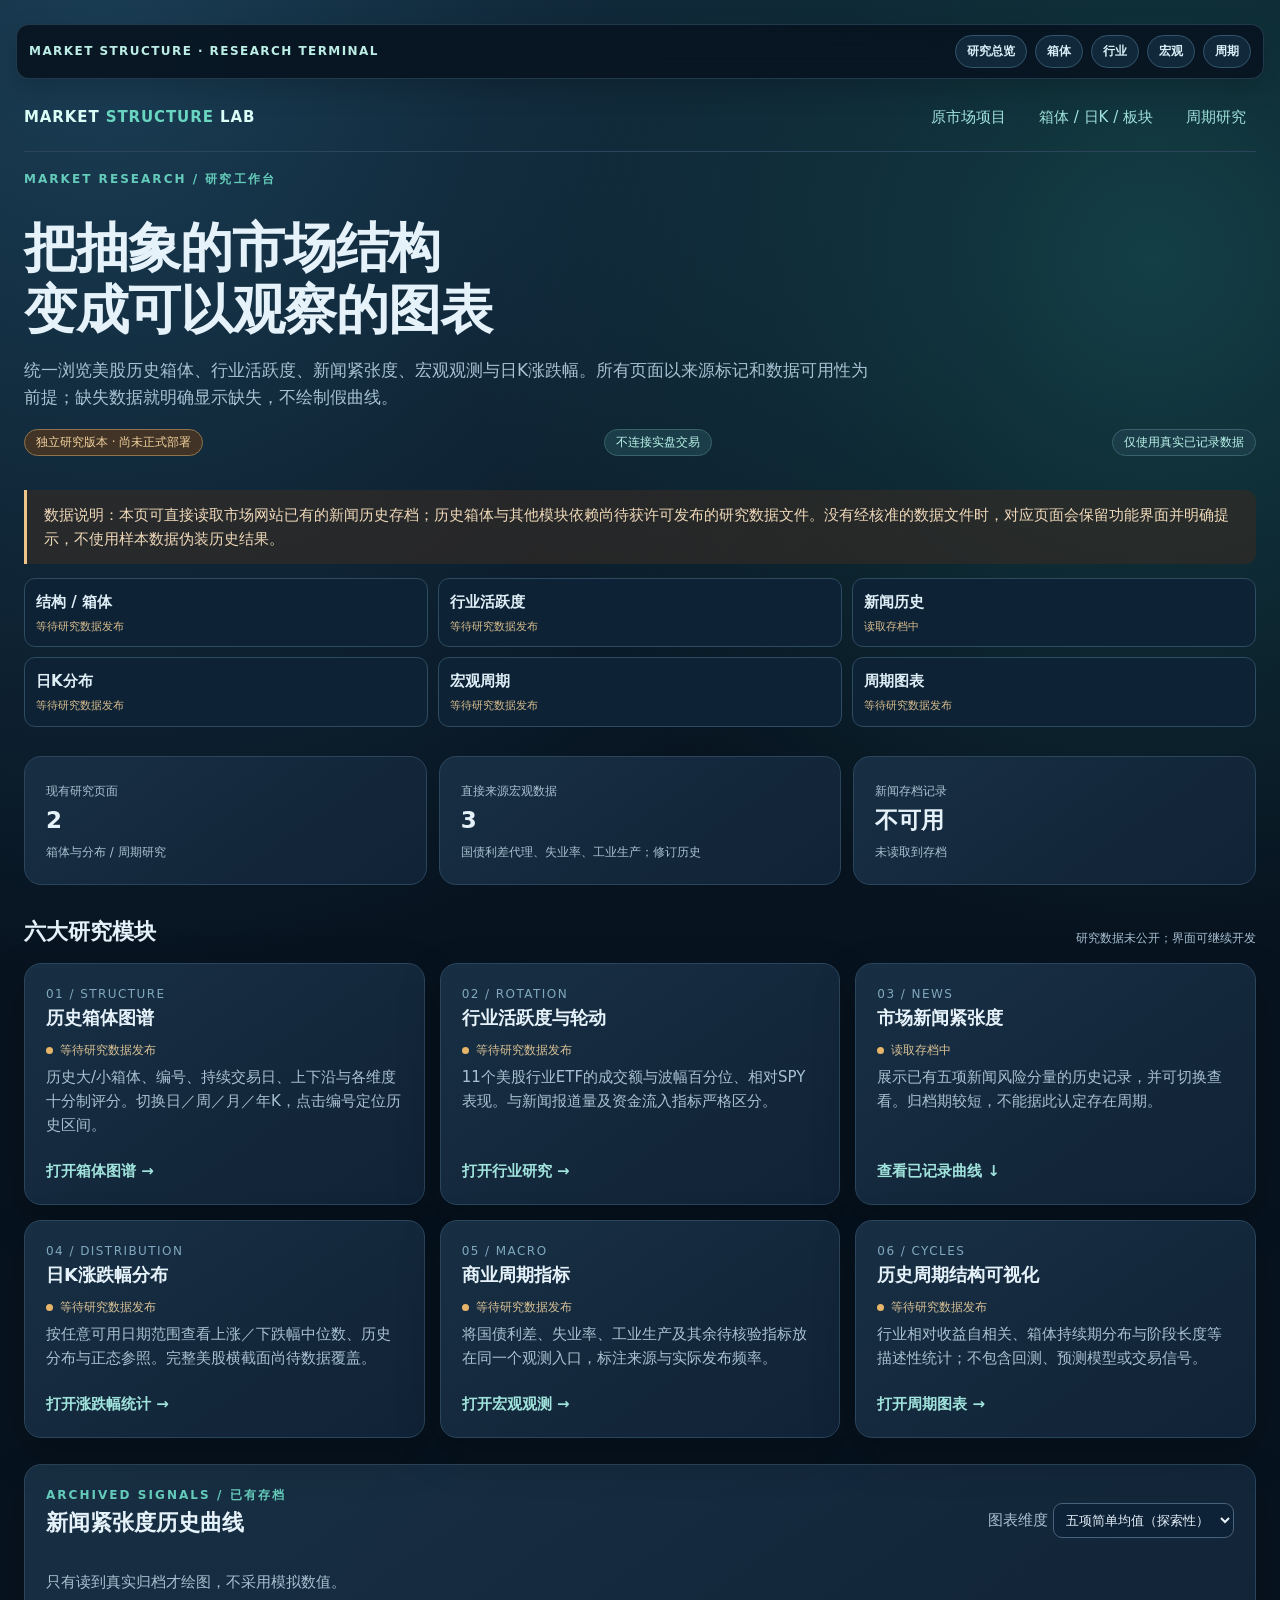
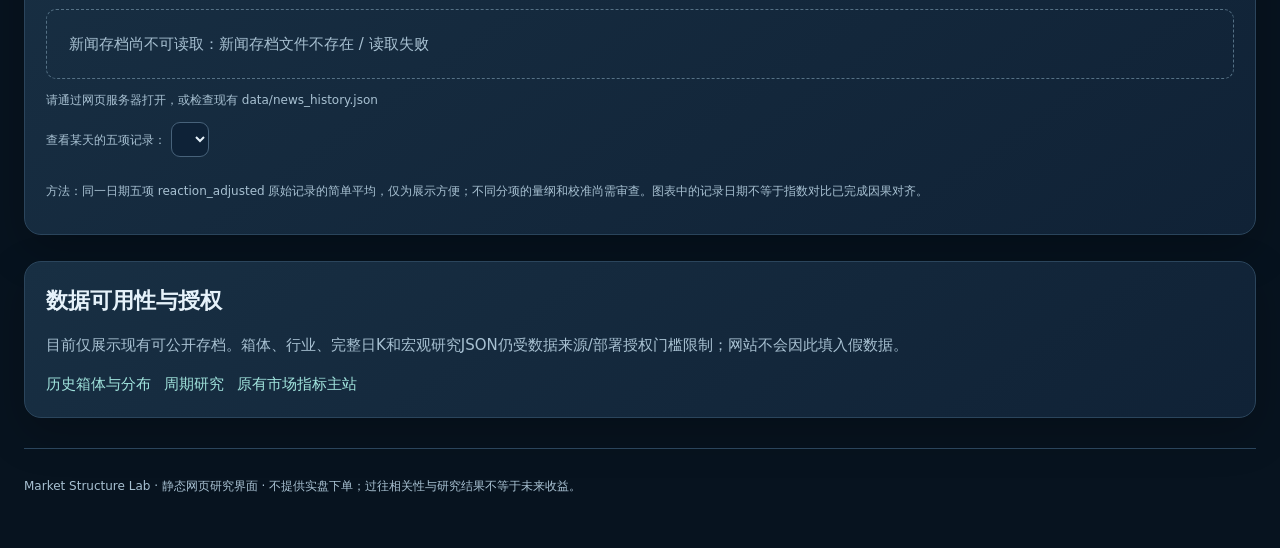
==== docs/index.html @ 66fd7d42 "Add website home research hub" ====
<!doctype html>
<html lang="zh-CN"><head><meta charset="utf-8"><meta name="viewport" content="width=device-width,initial-scale=1"><meta name="description" content="美股市场结构、周期与历史数据可视化的研究入口"><title>Market Research Hub｜市场结构研究</title>
<style>
:root{color-scheme:dark;--bg:#091421;--pane:#13273c;--line:#2b455c;--txt:#e6f2fa;--muted:#a8c1d2;--accent:#64cbbb;--warn:#efc48b;--pink:#ee9b9b}*{box-sizing:border-box}html{scroll-behavior:smooth}body{margin:0;background:radial-gradient(circle at 8% 2%,#1a3d54,transparent 39%),radial-gradient(circle at 90% 12%,#143f46,transparent 31%),var(--bg);color:var(--txt);font:15px/1.6 system-ui,-apple-system,'PingFang SC','Microsoft Yahei',sans-serif}.wrap{max-width:1320px;margin:auto;padding:24px}nav,.top,.row{display:flex;align-items:center;gap:14px;flex-wrap:wrap}nav{justify-content:space-between;padding:8px 0 22px;border-bottom:1px solid var(--line)}.brand{font-weight:750;letter-spacing:.06em;color:#d9fff7}a{color:#a0e3dc;text-decoration:none}a:hover{text-decoration:underline}nav a{margin:0 10px}h1{font-size:clamp(31px,5vw,53px);line-height:1.16;letter-spacing:-.02em;margin:28px 0 15px;max-width:800px}h2{font-size:22px;margin:0 0 14px}h3{font-size:18px;margin:0 0 8px}p{color:var(--muted)}.eyebrow{font-size:12px;letter-spacing:.17em;color:var(--accent);font-weight:750}.lead{font-size:17px;max-width:860px}.flag,.chip{display:inline-block;background:#1b3d49;border:1px solid #39636b;border-radius:999px;color:#b9f3e8;padding:3px 11px;font-size:12px}.flag{border-color:#8f744d;color:#f2d29d;background:#413326}.hero{padding:18px 0 34px}.notice{border-left:3px solid var(--warn);background:#342b25aa;padding:13px 17px;border-radius:0 11px 11px 0;color:#f0d9b9}.grid{display:grid;grid-template-columns:repeat(3,minmax(0,1fr));gap:15px}.card,.panel,.metric{background:linear-gradient(145deg,#182f43,#102236);border:1px solid var(--line);border-radius:17px;padding:21px}.card{display:flex;flex-direction:column;min-height:215px}.card .id{font-size:12px;color:#80a8be;letter-spacing:.12em}.card p{margin:5px 0 22px;flex:1}.card a{font-weight:750;align-self:start}.status{display:inline-flex;align-items:center;gap:7px;font-size:12px;color:#dac296}.dot{width:7px;height:7px;border-radius:50%;background:#e7b569}.status.ready{color:#a1e0d5}.status.ready .dot{background:var(--accent)}.metrics{display:grid;grid-template-columns:repeat(3,1fr);gap:12px;margin-bottom:28px}.metric b{display:block;font-size:23px}.metric span{color:var(--muted);font-size:12px}.panel{margin:26px 0}.row{justify-content:space-between}.row label{color:var(--muted)}select{border:1px solid #47627a;background:#0e2237;color:var(--txt);border-radius:9px;padding:8px;max-width:100%}svg{display:block;width:100%;height:auto;overflow:visible}.empty{padding:22px;border:1px dashed #557185;border-radius:10px;color:var(--muted)}.detail{display:grid;grid-template-columns:repeat(5,minmax(0,1fr));gap:12px}.pill{padding:12px;background:#0c2033;border:1px solid var(--line);border-radius:10px}.pill span{display:block;font-size:12px;color:var(--muted)}.pill strong{font-size:20px}.source{font-size:12px;color:var(--muted)}.foot{border-top:1px solid var(--line);padding:28px 0;margin-top:30px;color:var(--muted);font-size:12px}.links{display:flex;gap:13px;flex-wrap:wrap}button{background:#244b59;color:#c8f5ef;border:1px solid #4c858c;border-radius:9px;padding:8px 12px;cursor:pointer}@media(max-width:940px){.grid{grid-template-columns:repeat(2,1fr)}.detail{grid-template-columns:repeat(3,1fr)}}@media(max-width:630px){.wrap{padding:14px}.grid,.metrics,.detail{grid-template-columns:1fr}.card{min-height:0}.panel,.card{padding:15px}nav a{margin:0 3px}h1{margin-top:22px}}
</style><link rel="stylesheet" href="./research-terminal-v2.css"><!-- research-terminal-v2-css --></head><body><main class="wrap"><nav><div class="brand">MARKET <span style="color:#6ad6c2">STRUCTURE</span> LAB</div><div class="links"><a href="https://github.com/galbbb2772/market-indicators-v1" target="_blank" rel="noopener noreferrer">原市场项目</a><a href="./structure-lab.html">箱体 / 日K / 板块</a><a href="./cycle-lab.html">周期研究</a></div></nav>
<section class="hero"><div class="eyebrow">MARKET RESEARCH / 研究工作台</div><h1>把抽象的市场结构<br>变成可以观察的图表</h1><p class="lead">统一浏览美股历史箱体、行业活跃度、新闻紧张度、宏观观测与日K涨跌幅。所有页面以来源标记和数据可用性为前提；缺失数据就明确显示缺失，不绘制假曲线。</p><div class="row"><span class="flag">独立研究版本 · 尚未正式部署</span><span class="chip">不连接实盘交易</span><span class="chip">仅使用真实已记录数据</span></div></section>
<div class="notice" role="note">数据说明：本页可直接读取市场网站已有的新闻历史存档；历史箱体与其他模块依赖尚待获许可发布的研究数据文件。没有经核准的数据文件时，对应页面会保留功能界面并明确提示，不使用样本数据伪装历史结果。</div>
<section aria-label="研究数据概览" style="margin:29px 0"><div class="metrics"><div class="metric"><span>现有研究页面</span><b>2</b><span>箱体与分布 / 周期研究</span></div><div class="metric"><span>直接来源宏观数据</span><b>3</b><span>国债利差代理、失业率、工业生产；修订历史</span></div><div class="metric"><span>新闻存档记录</span><b id="newsDays">读取中</b><span id="newsRange">只显示已有真实记录日期</span></div></div></section>
<section aria-labelledby="modules"><div class="row"><h2 id="modules">六大研究模块</h2><span id="dataState" class="source">检测已许可的数据文件中…</span></div><div class="grid">
<article class="card"><span class="id">01 / STRUCTURE</span><h3>历史箱体图谱</h3><div class="status" id="stateBoxes"><span class="dot"></span>等待研究数据发布</div><p>历史大/小箱体、编号、持续交易日、上下沿与各维度十分制评分。切换日／周／月／年K，点击编号定位历史区间。</p><a href="./structure-lab.html">打开箱体图谱 →</a></article>
<article class="card"><span class="id">02 / ROTATION</span><h3>行业活跃度与轮动</h3><div class="status" id="stateSector"><span class="dot"></span>等待研究数据发布</div><p>11个美股行业ETF的成交额与波幅百分位、相对SPY表现。与新闻报道量及资金流入指标严格区分。</p><a href="./structure-lab.html#sector">打开行业研究 →</a></article>
<article class="card"><span class="id">03 / NEWS</span><h3>市场新闻紧张度</h3><div class="status" id="stateNews"><span class="dot"></span>读取存档中</div><p>展示已有五项新闻风险分量的历史记录，并可切换查看。归档期较短，不能据此认定存在周期。</p><a href="#newsPanel">查看已记录曲线 ↓</a></article>
<article class="card"><span class="id">04 / DISTRIBUTION</span><h3>日K涨跌幅分布</h3><div class="status" id="stateDist"><span class="dot"></span>等待研究数据发布</div><p>按任意可用日期范围查看上涨／下跌幅中位数、历史分布与正态参照。完整美股横截面尚待数据覆盖。</p><a href="./structure-lab.html#dist">打开涨跌幅统计 →</a></article>
<article class="card"><span class="id">05 / MACRO</span><h3>商业周期指标</h3><div class="status" id="stateMacro"><span class="dot"></span>等待研究数据发布</div><p>将国债利差、失业率、工业生产及其余待核验指标放在同一个观测入口，标注来源与实际发布频率。</p><a href="./structure-lab.html#macro">打开宏观观测 →</a></article>
<article class="card"><span class="id">06 / CYCLES</span><h3>历史周期结构可视化</h3><div class="status" id="stateCycle"><span class="dot"></span>等待研究数据发布</div><p>行业相对收益自相关、箱体持续期分布与阶段长度等描述性统计；不包含回测、预测模型或交易信号。</p><a href="./cycle-lab.html">打开周期图表 →</a></article>
</div></section>
<section class="panel" id="newsPanel"><div class="row"><div><div class="eyebrow">ARCHIVED SIGNALS / 已有存档</div><h2>新闻紧张度历史曲线</h2></div><label>图表维度 <select id="newsSelect"><option value="composite">五项简单均值（探索性）</option><option value="us_policy_event_sentiment">美国政策风险</option><option value="geopolitical_news_risk">地缘政治</option><option value="systemic_news_risk">系统性风险</option><option value="ai_narrative_risk">AI叙事风险</option><option value="negative_narrative_density">负面新闻密度</option></select></label></div><p id="newsDescription">从现有 news_history.json 读取真正的 reaction_adjusted 存档记录，图表不使用回填历史或演示数据。</p><div id="newsChart" class="empty" role="status" aria-live="polite">等待读取存档……</div><p id="newsCoverage" class="source"></p><label for="dayPick" class="source">查看某天的五项记录：</label> <select id="dayPick" aria-label="选择历史日期"></select><div id="dayStats" class="detail" style="margin-top:13px"></div><p class="source">方法：同一日期五项 reaction_adjusted 原始记录的简单平均，仅为展示方便；不同分项的量纲和校准尚需审查。图表中的记录日期不等于指数对比已完成因果对齐。</p></section>
<section class="panel"><h2>数据可用性与授权</h2><p id="coverageMessage">检查市场研究数据文件……</p><div class="links"><a href="./structure-lab.html">历史箱体与分布</a><a href="./cycle-lab.html">周期研究</a><a href="./index.html">原有市场指标主站</a></div></section><footer class="foot">Market Structure Lab · 静态网页研究界面 · 不提供实盘下单；过往相关性与研究结果不等于未来收益。</footer></main>
<script>
'use strict';const FIELDS={us_policy_event_sentiment:'美国政策风险',geopolitical_news_risk:'地缘政治',systemic_news_risk:'系统性风险',ai_narrative_risk:'AI叙事风险',negative_narrative_density:'负面新闻密度'};const $=s=>document.getElementById(s);let history=[];
function ready(id,text){let e=$(id);e.classList.add('ready');e.lastChild.textContent=text}
function composite(x){let values=Object.keys(FIELDS).map(k=>Number(x.reaction_adjusted?.[k]));return values.every(Number.isFinite)?values.reduce((a,b)=>a+b,0)/values.length:null}
function val(r,k){return k==='composite'?composite(r):Number.isFinite(Number(r.reaction_adjusted?.[k]))?Number(r.reaction_adjusted[k]):null}
function svgTag(name,attrs,text){let e=document.createElementNS('http://www.w3.org/2000/svg',name);for(let [k,v] of Object.entries(attrs||{}))e.setAttribute(k,v);if(text!==undefined)e.textContent=text;return e}
function renderNews(){let target=$('newsChart');target.replaceChildren();let key=$('newsSelect').value;let pts=history.map((r,i)=>({i,day:r.date,v:val(r,key)})).filter(x=>Number.isFinite(x.v));if(!pts.length){target.textContent='没有可绘制的真实新闻数据';return}target.classList.remove('empty');let w=920,h=320,left=66,right=24,top=23,bottom=45;let ymin=Math.min(0,...pts.map(x=>x.v)),ymax=Math.max(...pts.map(x=>x.v));if(ymax<=ymin)ymax=ymin+1;const X=i=>left+(pts.length===1?0.5:i/(pts.length-1))*(w-left-right),Y=v=>top+(ymax-v)/(ymax-ymin)*(h-top-bottom);let s=svgTag('svg',{viewBox:`0 0 ${w} ${h}`,role:'img','aria-label':'存档新闻指标的历史折线图'});for(let t=0;t<=4;t++){let v=ymin+(ymax-ymin)*t/4,y=Y(v);s.append(svgTag('line',{x1:left,x2:w-right,y1:y,y2:y,stroke:'#33566a','stroke-width':1}));s.append(svgTag('text',{x:8,y:y+5,fill:'#abc5d5','font-size':13},v.toFixed(1)))}let d=pts.map((p,j)=>(j?'L':'M')+X(j).toFixed(2)+','+Y(p.v).toFixed(2)).join(' ');s.append(svgTag('path',{d,fill:'none',stroke:'#70dcca','stroke-width':3,'stroke-linejoin':'round'}));pts.forEach((p,j)=>{let c=svgTag('circle',{cx:X(j),cy:Y(p.v),r:5.5,fill:'#b6fff0',tabindex:'0',role:'img','aria-label':`${p.day}：${p.v.toFixed(2)}`});c.append(svgTag('title',{},`${p.day}：${p.v.toFixed(2)}`));c.addEventListener('click',()=>{$('dayPick').value=p.day;renderDay()});s.append(c)});s.append(svgTag('text',{x:left,y:h-11,fill:'#abc5d5','font-size':13},pts[0].day));s.append(svgTag('text',{x:w-right,y:h-11,fill:'#abc5d5','font-size':13,'text-anchor':'end'},pts.at(-1).day));target.append(s)}
function renderDay(){let r=history.find(x=>x.date===$('dayPick').value),out=$('dayStats');out.replaceChildren();if(!r)return;for(let [k,label] of Object.entries(FIELDS)){let p=document.createElement('div'),s=document.createElement('span'),v=document.createElement('strong');p.className='pill';s.textContent=label;v.textContent=val(r,k)?.toFixed(2)??'—';p.append(s,v);out.append(p)}$('newsCoverage').textContent=`数据日：${r.date}；存档采集时间：${r.generated_at||'未知'}；历史记录不自动延伸到存档以前。`}
async function initNews(){try{let resp=await fetch('./data/news_history.json',{cache:'no-store'});if(!resp.ok)throw Error('新闻存档文件不存在 / 读取失败');let d=await resp.json();history=(Array.isArray(d.history)?d.history:[]).filter(r=>r?.date&&r?.reaction_adjusted&&Number.isFinite(composite(r))).sort((a,b)=>a.date.localeCompare(b.date));if(!history.length)throw Error('没有完整的真实新闻归档记录');$('newsDays').textContent=history.length;$('newsRange').textContent=history[0].date+' 至 '+history.at(-1).date;$('dayPick').replaceChildren(...history.map(x=>{let o=document.createElement('option');o.value=o.textContent=x.date;return o}));$('dayPick').value=history.at(-1).date;ready('stateNews','已有真实存档');$('newsDescription').textContent=`当前读取到${history.length}个归档日期。样本有限，不展示统计显著性或周期性结论。`;renderNews();renderDay()}catch(e){$('newsDays').textContent='不可用';$('newsRange').textContent='未读取到存档';$('newsChart').textContent='新闻存档尚不可读取：'+e.message;$('newsCoverage').textContent='请通过网页服务器打开，或检查现有 data/news_history.json';$('newsDescription').textContent='只有读到真实归档才绘图，不采用模拟数值。'}}
async function initResearch(){try{let r=await fetch('./data/structure_lab.json',{cache:'no-store'});if(!r.ok)throw Error('历史研究数据尚未获准发布');let d=await r.json(),a=d.instruments||{},m=d.macro||{};if(Object.keys(a).some(k=>Array.isArray(a[k].bars)&&a[k].bars.length)){ready('stateBoxes','已加载真实研究数据');ready('stateDist','已加载基准与ETF数据');if(Object.values(a).some(x=>x.group==='sector'))ready('stateSector','行业ETF数据已加载')};if(Object.values(m).some(x=>Array.isArray(x.observations)&&x.observations.length))ready('stateMacro','宏观研究数据已加载');if(d.cycle_research?.status==='research_only')ready('stateCycle','可查看已有研究');$('dataState').textContent='研究数据文件已检测，具体覆盖范围请进入对应页面';$('coverageMessage').textContent=`研究文件生成时间：${d.generated_at||'未标记'}。各图表仍需按来源、历史覆盖和可知时点单独阅读。`}catch(e){$('dataState').textContent='研究数据未公开；界面可继续开发';$('coverageMessage').textContent='目前仅展示现有可公开存档。箱体、行业、完整日K和宏观研究JSON仍受数据来源/部署授权门槛限制；网站不会因此填入假数据。'}}
$('newsSelect').addEventListener('change',renderNews);$('dayPick').addEventListener('change',renderDay);initNews();initResearch();
</script><script src="./research-terminal-v2.js"></script><!-- research-terminal-v2-js --></body></html>
---- docs/research-terminal-v2.css ----
:root{--rt-bg:#07131f;--rt-panel:#0f2437;--rt-panel2:#132b40;--rt-line:#2d4b61;--rt-text:#e7f3fa;--rt-muted:#9db7c8;--rt-teal:#65d4c1;--rt-blue:#80b5ff;--rt-gold:#f3c987;--rt-red:#ed9a9a;--rt-shadow:0 16px 44px rgba(0,0,0,.22)}
html{scroll-padding-top:76px}body{background-color:var(--rt-bg)}
.rt-topbar{position:sticky;top:0;z-index:80;display:flex;justify-content:space-between;align-items:center;gap:12px;flex-wrap:wrap;margin:0 -8px 18px;padding:10px 12px;background:rgba(7,19,31,.88);border:1px solid rgba(71,108,130,.42);border-radius:13px;backdrop-filter:blur(16px);box-shadow:0 10px 28px rgba(0,0,0,.18)}
.rt-topbar .rt-title{font-size:12px;letter-spacing:.12em;color:#bceee6;font-weight:800}.rt-topbar .rt-links{display:flex;gap:8px;flex-wrap:wrap}.rt-topbar a,.rt-topbar button{font:600 12px system-ui;color:#d8eff7;background:#10283a;border:1px solid #34566c;border-radius:999px;padding:7px 11px;text-decoration:none;cursor:pointer}.rt-topbar a:hover,.rt-topbar button:hover{border-color:#67b7b0;background:#143345;text-decoration:none}
.rt-status-strip{display:grid;grid-template-columns:repeat(4,minmax(0,1fr));gap:9px;margin:13px 0}.rt-kpi{background:linear-gradient(145deg,rgba(18,43,62,.96),rgba(10,29,44,.96));border:1px solid var(--rt-line);border-radius:13px;padding:12px 13px;min-width:0}.rt-kpi span{display:block;color:var(--rt-muted);font-size:11px;white-space:nowrap;overflow:hidden;text-overflow:ellipsis}.rt-kpi b{display:block;color:var(--rt-text);font-size:19px;margin-top:2px;white-space:nowrap;overflow:hidden;text-overflow:ellipsis}.rt-kpi small{display:block;color:#7fa2b7;font-size:10px;margin-top:3px}
.rt-toolbar{display:flex;gap:8px;align-items:center;flex-wrap:wrap;padding:10px 12px;margin:10px 0;border:1px solid var(--rt-line);border-radius:12px;background:rgba(11,31,47,.76)}.rt-toolbar .rt-label{font-size:11px;color:var(--rt-muted);margin-right:2px}.rt-toolbar button{color:#dbeef6;background:#112b40;border:1px solid #395d73;border-radius:8px;padding:7px 10px;cursor:pointer;font:600 12px system-ui}.rt-toolbar button:hover,.rt-toolbar button.active{border-color:var(--rt-teal);background:#173c48;color:#d8fff7}.rt-spacer{flex:1}
.rt-chart-shell{position:relative}.rt-crosshair{display:flex;align-items:center;min-height:32px;margin-top:7px;padding:6px 10px;border-radius:9px;background:#0b1d2d;border:1px solid #27475d;color:#b9d1df;font:12px/1.4 ui-monospace,SFMono-Regular,Consolas,monospace;overflow:auto;white-space:nowrap}.rt-crosshair strong{color:#eff9ff;margin-right:7px}
.rt-detail{margin:12px 0 0;padding:14px;border:1px solid var(--rt-line);border-radius:12px;background:linear-gradient(145deg,#10283c,#0b1f31)}.rt-detail-head{display:flex;justify-content:space-between;align-items:center;gap:10px;flex-wrap:wrap}.rt-detail-head strong{font-size:16px}.rt-detail-head span{font-size:11px;color:var(--rt-muted)}.rt-score-grid{display:grid;grid-template-columns:repeat(4,minmax(0,1fr));gap:9px;margin-top:10px}.rt-score{background:#091b2b;border:1px solid #2b485d;border-radius:9px;padding:9px}.rt-score span{display:flex;justify-content:space-between;gap:8px;font-size:11px;color:var(--rt-muted)}.rt-score b{color:var(--rt-text);font-size:15px}.rt-bar{height:5px;background:#173146;border-radius:99px;margin-top:7px;overflow:hidden}.rt-bar i{display:block;height:100%;background:linear-gradient(90deg,var(--rt-blue),var(--rt-teal));border-radius:99px}.rt-detail-meta{display:flex;gap:10px;flex-wrap:wrap;margin-top:10px;color:#a9c3d2;font-size:11px}.rt-detail-meta code{color:#dcecf4;background:#081827;padding:3px 6px;border-radius:6px}
.rt-empty{border:1px dashed #44677c;border-radius:12px;padding:18px;color:var(--rt-muted);background:rgba(8,25,39,.55)}
.rt-source-matrix{display:grid;grid-template-columns:repeat(3,minmax(0,1fr));gap:10px;margin:14px 0}.rt-source{border:1px solid var(--rt-line);border-radius:11px;padding:11px;background:#0d2234}.rt-source .rt-name{font-weight:750;color:#dfeff7}.rt-source .rt-state{margin-top:4px;font-size:11px;color:var(--rt-muted)}.rt-source[data-state="ready"]{border-color:#376d68}.rt-source[data-state="ready"] .rt-state{color:#83d7c7}.rt-source[data-state="wait"] .rt-state{color:#d9bd8f}
body.rt-terminal .panel,body.rt-terminal .card{box-shadow:var(--rt-shadow)}body.rt-terminal canvas{border-radius:9px}body.rt-terminal .tabs{position:sticky;top:65px;z-index:60;background:rgba(8,20,32,.92);backdrop-filter:blur(12px);padding:8px 0;margin:0 0 5px}body.rt-terminal .tabs button{transition:.15s ease}body.rt-terminal .box{transition:transform .12s ease,border-color .12s ease,background .12s ease}body.rt-terminal .box:hover{transform:translateY(-1px);border-color:#5c7f96;background:#11283d}body.rt-terminal .box.sel{box-shadow:0 0 0 1px rgba(243,201,135,.25) inset}
@media(max-width:900px){.rt-status-strip{grid-template-columns:repeat(2,1fr)}.rt-score-grid{grid-template-columns:repeat(2,1fr)}.rt-source-matrix{grid-template-columns:repeat(2,1fr)}body.rt-terminal .tabs{top:58px}}
@media(max-width:560px){.rt-topbar{position:relative;top:auto}.rt-status-strip,.rt-score-grid,.rt-source-matrix{grid-template-columns:1fr}.rt-toolbar{align-items:stretch}.rt-toolbar button{flex:1 1 auto}.rt-spacer{display:none}body.rt-terminal .tabs{position:static}.rt-crosshair{font-size:11px}.rt-kpi b{font-size:18px}}
@media(prefers-reduced-motion:reduce){*{scroll-behavior:auto!important;transition:none!important}}
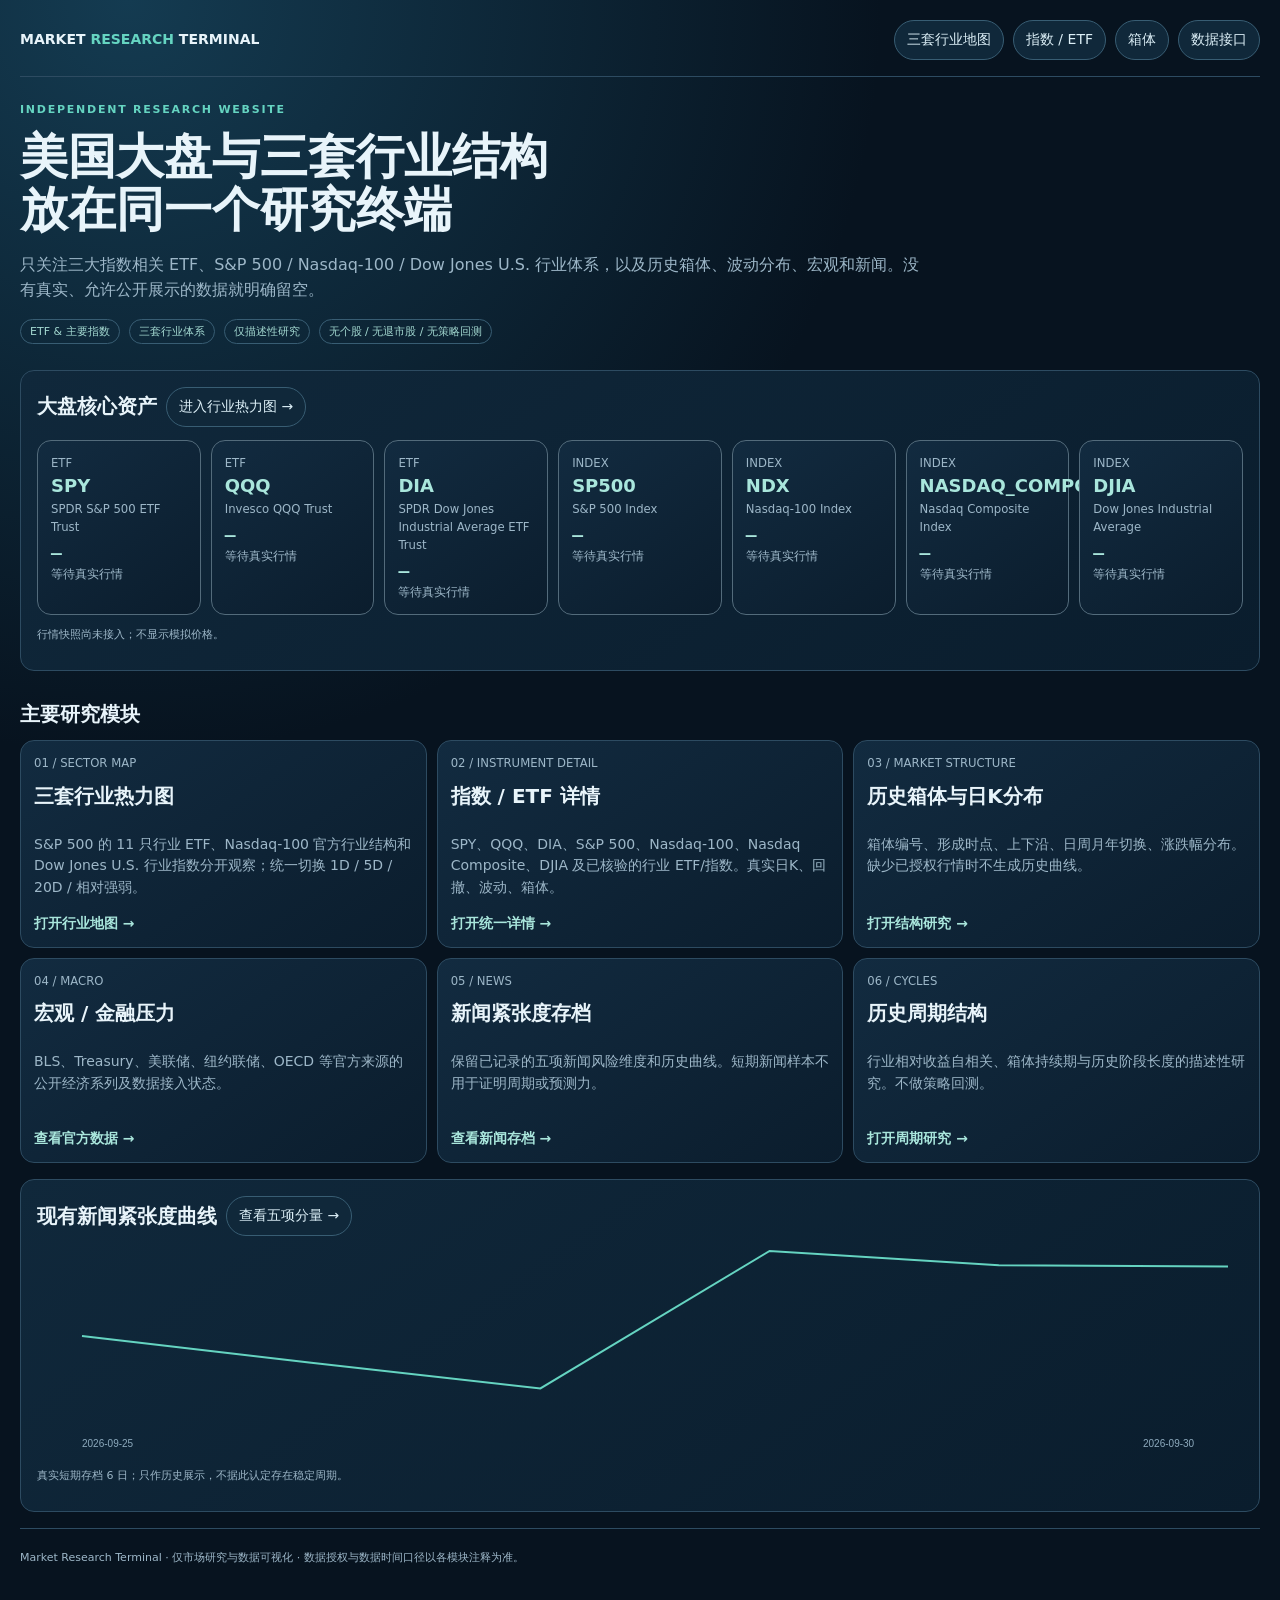
==== commit 6379864b: "Connect new three-system sector terminal to research homepage" ====
--- a/docs/index.html
+++ b/docs/index.html
@@ -1,30 +1 @@
-<!doctype html>
-<html lang="zh-CN"><head><meta charset="utf-8"><meta name="viewport" content="width=device-width,initial-scale=1"><meta name="description" content="美股市场结构、周期与历史数据可视化的研究入口"><title>Market Research Hub｜市场结构研究</title>
-<style>
-:root{color-scheme:dark;--bg:#091421;--pane:#13273c;--line:#2b455c;--txt:#e6f2fa;--muted:#a8c1d2;--accent:#64cbbb;--warn:#efc48b;--pink:#ee9b9b}*{box-sizing:border-box}html{scroll-behavior:smooth}body{margin:0;background:radial-gradient(circle at 8% 2%,#1a3d54,transparent 39%),radial-gradient(circle at 90% 12%,#143f46,transparent 31%),var(--bg);color:var(--txt);font:15px/1.6 system-ui,-apple-system,'PingFang SC','Microsoft Yahei',sans-serif}.wrap{max-width:1320px;margin:auto;padding:24px}nav,.top,.row{display:flex;align-items:center;gap:14px;flex-wrap:wrap}nav{justify-content:space-between;padding:8px 0 22px;border-bottom:1px solid var(--line)}.brand{font-weight:750;letter-spacing:.06em;color:#d9fff7}a{color:#a0e3dc;text-decoration:none}a:hover{text-decoration:underline}nav a{margin:0 10px}h1{font-size:clamp(31px,5vw,53px);line-height:1.16;letter-spacing:-.02em;margin:28px 0 15px;max-width:800px}h2{font-size:22px;margin:0 0 14px}h3{font-size:18px;margin:0 0 8px}p{color:var(--muted)}.eyebrow{font-size:12px;letter-spacing:.17em;color:var(--accent);font-weight:750}.lead{font-size:17px;max-width:860px}.flag,.chip{display:inline-block;background:#1b3d49;border:1px solid #39636b;border-radius:999px;color:#b9f3e8;padding:3px 11px;font-size:12px}.flag{border-color:#8f744d;color:#f2d29d;background:#413326}.hero{padding:18px 0 34px}.notice{border-left:3px solid var(--warn);background:#342b25aa;padding:13px 17px;border-radius:0 11px 11px 0;color:#f0d9b9}.grid{display:grid;grid-template-columns:repeat(3,minmax(0,1fr));gap:15px}.card,.panel,.metric{background:linear-gradient(145deg,#182f43,#102236);border:1px solid var(--line);border-radius:17px;padding:21px}.card{display:flex;flex-direction:column;min-height:215px}.card .id{font-size:12px;color:#80a8be;letter-spacing:.12em}.card p{margin:5px 0 22px;flex:1}.card a{font-weight:750;align-self:start}.status{display:inline-flex;align-items:center;gap:7px;font-size:12px;color:#dac296}.dot{width:7px;height:7px;border-radius:50%;background:#e7b569}.status.ready{color:#a1e0d5}.status.ready .dot{background:var(--accent)}.metrics{display:grid;grid-template-columns:repeat(3,1fr);gap:12px;margin-bottom:28px}.metric b{display:block;font-size:23px}.metric span{color:var(--muted);font-size:12px}.panel{margin:26px 0}.row{justify-content:space-between}.row label{color:var(--muted)}select{border:1px solid #47627a;background:#0e2237;color:var(--txt);border-radius:9px;padding:8px;max-width:100%}svg{display:block;width:100%;height:auto;overflow:visible}.empty{padding:22px;border:1px dashed #557185;border-radius:10px;color:var(--muted)}.detail{display:grid;grid-template-columns:repeat(5,minmax(0,1fr));gap:12px}.pill{padding:12px;background:#0c2033;border:1px solid var(--line);border-radius:10px}.pill span{display:block;font-size:12px;color:var(--muted)}.pill strong{font-size:20px}.source{font-size:12px;color:var(--muted)}.foot{border-top:1px solid var(--line);padding:28px 0;margin-top:30px;color:var(--muted);font-size:12px}.links{display:flex;gap:13px;flex-wrap:wrap}button{background:#244b59;color:#c8f5ef;border:1px solid #4c858c;border-radius:9px;padding:8px 12px;cursor:pointer}@media(max-width:940px){.grid{grid-template-columns:repeat(2,1fr)}.detail{grid-template-columns:repeat(3,1fr)}}@media(max-width:630px){.wrap{padding:14px}.grid,.metrics,.detail{grid-template-columns:1fr}.card{min-height:0}.panel,.card{padding:15px}nav a{margin:0 3px}h1{margin-top:22px}}
-</style><link rel="stylesheet" href="./research-terminal-v2.css"><!-- research-terminal-v2-css --></head><body><main class="wrap"><nav><div class="brand">MARKET <span style="color:#6ad6c2">STRUCTURE</span> LAB</div><div class="links"><a href="https://github.com/galbbb2772/market-indicators-v1" target="_blank" rel="noopener noreferrer">原市场项目</a><a href="./structure-lab.html">箱体 / 日K / 板块</a><a href="./cycle-lab.html">周期研究</a></div></nav>
-<section class="hero"><div class="eyebrow">MARKET RESEARCH / 研究工作台</div><h1>把抽象的市场结构<br>变成可以观察的图表</h1><p class="lead">统一浏览美股历史箱体、行业活跃度、新闻紧张度、宏观观测与日K涨跌幅。所有页面以来源标记和数据可用性为前提；缺失数据就明确显示缺失，不绘制假曲线。</p><div class="row"><span class="flag">独立研究版本 · 尚未正式部署</span><span class="chip">不连接实盘交易</span><span class="chip">仅使用真实已记录数据</span></div></section>
-<div class="notice" role="note">数据说明：本页可直接读取市场网站已有的新闻历史存档；历史箱体与其他模块依赖尚待获许可发布的研究数据文件。没有经核准的数据文件时，对应页面会保留功能界面并明确提示，不使用样本数据伪装历史结果。</div>
-<section aria-label="研究数据概览" style="margin:29px 0"><div class="metrics"><div class="metric"><span>现有研究页面</span><b>2</b><span>箱体与分布 / 周期研究</span></div><div class="metric"><span>直接来源宏观数据</span><b>3</b><span>国债利差代理、失业率、工业生产；修订历史</span></div><div class="metric"><span>新闻存档记录</span><b id="newsDays">读取中</b><span id="newsRange">只显示已有真实记录日期</span></div></div></section>
-<section aria-labelledby="modules"><div class="row"><h2 id="modules">六大研究模块</h2><span id="dataState" class="source">检测已许可的数据文件中…</span></div><div class="grid">
-<article class="card"><span class="id">01 / STRUCTURE</span><h3>历史箱体图谱</h3><div class="status" id="stateBoxes"><span class="dot"></span>等待研究数据发布</div><p>历史大/小箱体、编号、持续交易日、上下沿与各维度十分制评分。切换日／周／月／年K，点击编号定位历史区间。</p><a href="./structure-lab.html">打开箱体图谱 →</a></article>
-<article class="card"><span class="id">02 / ROTATION</span><h3>行业活跃度与轮动</h3><div class="status" id="stateSector"><span class="dot"></span>等待研究数据发布</div><p>11个美股行业ETF的成交额与波幅百分位、相对SPY表现。与新闻报道量及资金流入指标严格区分。</p><a href="./structure-lab.html#sector">打开行业研究 →</a></article>
-<article class="card"><span class="id">03 / NEWS</span><h3>市场新闻紧张度</h3><div class="status" id="stateNews"><span class="dot"></span>读取存档中</div><p>展示已有五项新闻风险分量的历史记录，并可切换查看。归档期较短，不能据此认定存在周期。</p><a href="#newsPanel">查看已记录曲线 ↓</a></article>
-<article class="card"><span class="id">04 / DISTRIBUTION</span><h3>日K涨跌幅分布</h3><div class="status" id="stateDist"><span class="dot"></span>等待研究数据发布</div><p>按任意可用日期范围查看上涨／下跌幅中位数、历史分布与正态参照。完整美股横截面尚待数据覆盖。</p><a href="./structure-lab.html#dist">打开涨跌幅统计 →</a></article>
-<article class="card"><span class="id">05 / MACRO</span><h3>商业周期指标</h3><div class="status" id="stateMacro"><span class="dot"></span>等待研究数据发布</div><p>将国债利差、失业率、工业生产及其余待核验指标放在同一个观测入口，标注来源与实际发布频率。</p><a href="./structure-lab.html#macro">打开宏观观测 →</a></article>
-<article class="card"><span class="id">06 / CYCLES</span><h3>历史周期结构可视化</h3><div class="status" id="stateCycle"><span class="dot"></span>等待研究数据发布</div><p>行业相对收益自相关、箱体持续期分布与阶段长度等描述性统计；不包含回测、预测模型或交易信号。</p><a href="./cycle-lab.html">打开周期图表 →</a></article>
-</div></section>
-<section class="panel" id="newsPanel"><div class="row"><div><div class="eyebrow">ARCHIVED SIGNALS / 已有存档</div><h2>新闻紧张度历史曲线</h2></div><label>图表维度 <select id="newsSelect"><option value="composite">五项简单均值（探索性）</option><option value="us_policy_event_sentiment">美国政策风险</option><option value="geopolitical_news_risk">地缘政治</option><option value="systemic_news_risk">系统性风险</option><option value="ai_narrative_risk">AI叙事风险</option><option value="negative_narrative_density">负面新闻密度</option></select></label></div><p id="newsDescription">从现有 news_history.json 读取真正的 reaction_adjusted 存档记录，图表不使用回填历史或演示数据。</p><div id="newsChart" class="empty" role="status" aria-live="polite">等待读取存档……</div><p id="newsCoverage" class="source"></p><label for="dayPick" class="source">查看某天的五项记录：</label> <select id="dayPick" aria-label="选择历史日期"></select><div id="dayStats" class="detail" style="margin-top:13px"></div><p class="source">方法：同一日期五项 reaction_adjusted 原始记录的简单平均，仅为展示方便；不同分项的量纲和校准尚需审查。图表中的记录日期不等于指数对比已完成因果对齐。</p></section>
-<section class="panel"><h2>数据可用性与授权</h2><p id="coverageMessage">检查市场研究数据文件……</p><div class="links"><a href="./structure-lab.html">历史箱体与分布</a><a href="./cycle-lab.html">周期研究</a><a href="./index.html">原有市场指标主站</a></div></section><footer class="foot">Market Structure Lab · 静态网页研究界面 · 不提供实盘下单；过往相关性与研究结果不等于未来收益。</footer></main>
-<script>
-'use strict';const FIELDS={us_policy_event_sentiment:'美国政策风险',geopolitical_news_risk:'地缘政治',systemic_news_risk:'系统性风险',ai_narrative_risk:'AI叙事风险',negative_narrative_density:'负面新闻密度'};const $=s=>document.getElementById(s);let history=[];
-function ready(id,text){let e=$(id);e.classList.add('ready');e.lastChild.textContent=text}
-function composite(x){let values=Object.keys(FIELDS).map(k=>Number(x.reaction_adjusted?.[k]));return values.every(Number.isFinite)?values.reduce((a,b)=>a+b,0)/values.length:null}
-function val(r,k){return k==='composite'?composite(r):Number.isFinite(Number(r.reaction_adjusted?.[k]))?Number(r.reaction_adjusted[k]):null}
-function svgTag(name,attrs,text){let e=document.createElementNS('http://www.w3.org/2000/svg',name);for(let [k,v] of Object.entries(attrs||{}))e.setAttribute(k,v);if(text!==undefined)e.textContent=text;return e}
-function renderNews(){let target=$('newsChart');target.replaceChildren();let key=$('newsSelect').value;let pts=history.map((r,i)=>({i,day:r.date,v:val(r,key)})).filter(x=>Number.isFinite(x.v));if(!pts.length){target.textContent='没有可绘制的真实新闻数据';return}target.classList.remove('empty');let w=920,h=320,left=66,right=24,top=23,bottom=45;let ymin=Math.min(0,...pts.map(x=>x.v)),ymax=Math.max(...pts.map(x=>x.v));if(ymax<=ymin)ymax=ymin+1;const X=i=>left+(pts.length===1?0.5:i/(pts.length-1))*(w-left-right),Y=v=>top+(ymax-v)/(ymax-ymin)*(h-top-bottom);let s=svgTag('svg',{viewBox:`0 0 ${w} ${h}`,role:'img','aria-label':'存档新闻指标的历史折线图'});for(let t=0;t<=4;t++){let v=ymin+(ymax-ymin)*t/4,y=Y(v);s.append(svgTag('line',{x1:left,x2:w-right,y1:y,y2:y,stroke:'#33566a','stroke-width':1}));s.append(svgTag('text',{x:8,y:y+5,fill:'#abc5d5','font-size':13},v.toFixed(1)))}let d=pts.map((p,j)=>(j?'L':'M')+X(j).toFixed(2)+','+Y(p.v).toFixed(2)).join(' ');s.append(svgTag('path',{d,fill:'none',stroke:'#70dcca','stroke-width':3,'stroke-linejoin':'round'}));pts.forEach((p,j)=>{let c=svgTag('circle',{cx:X(j),cy:Y(p.v),r:5.5,fill:'#b6fff0',tabindex:'0',role:'img','aria-label':`${p.day}：${p.v.toFixed(2)}`});c.append(svgTag('title',{},`${p.day}：${p.v.toFixed(2)}`));c.addEventListener('click',()=>{$('dayPick').value=p.day;renderDay()});s.append(c)});s.append(svgTag('text',{x:left,y:h-11,fill:'#abc5d5','font-size':13},pts[0].day));s.append(svgTag('text',{x:w-right,y:h-11,fill:'#abc5d5','font-size':13,'text-anchor':'end'},pts.at(-1).day));target.append(s)}
-function renderDay(){let r=history.find(x=>x.date===$('dayPick').value),out=$('dayStats');out.replaceChildren();if(!r)return;for(let [k,label] of Object.entries(FIELDS)){let p=document.createElement('div'),s=document.createElement('span'),v=document.createElement('strong');p.className='pill';s.textContent=label;v.textContent=val(r,k)?.toFixed(2)??'—';p.append(s,v);out.append(p)}$('newsCoverage').textContent=`数据日：${r.date}；存档采集时间：${r.generated_at||'未知'}；历史记录不自动延伸到存档以前。`}
-async function initNews(){try{let resp=await fetch('./data/news_history.json',{cache:'no-store'});if(!resp.ok)throw Error('新闻存档文件不存在 / 读取失败');let d=await resp.json();history=(Array.isArray(d.history)?d.history:[]).filter(r=>r?.date&&r?.reaction_adjusted&&Number.isFinite(composite(r))).sort((a,b)=>a.date.localeCompare(b.date));if(!history.length)throw Error('没有完整的真实新闻归档记录');$('newsDays').textContent=history.length;$('newsRange').textContent=history[0].date+' 至 '+history.at(-1).date;$('dayPick').replaceChildren(...history.map(x=>{let o=document.createElement('option');o.value=o.textContent=x.date;return o}));$('dayPick').value=history.at(-1).date;ready('stateNews','已有真实存档');$('newsDescription').textContent=`当前读取到${history.length}个归档日期。样本有限，不展示统计显著性或周期性结论。`;renderNews();renderDay()}catch(e){$('newsDays').textContent='不可用';$('newsRange').textContent='未读取到存档';$('newsChart').textContent='新闻存档尚不可读取：'+e.message;$('newsCoverage').textContent='请通过网页服务器打开，或检查现有 data/news_history.json';$('newsDescription').textContent='只有读到真实归档才绘图，不采用模拟数值。'}}
-async function initResearch(){try{let r=await fetch('./data/structure_lab.json',{cache:'no-store'});if(!r.ok)throw Error('历史研究数据尚未获准发布');let d=await r.json(),a=d.instruments||{},m=d.macro||{};if(Object.keys(a).some(k=>Array.isArray(a[k].bars)&&a[k].bars.length)){ready('stateBoxes','已加载真实研究数据');ready('stateDist','已加载基准与ETF数据');if(Object.values(a).some(x=>x.group==='sector'))ready('stateSector','行业ETF数据已加载')};if(Object.values(m).some(x=>Array.isArray(x.observations)&&x.observations.length))ready('stateMacro','宏观研究数据已加载');if(d.cycle_research?.status==='research_only')ready('stateCycle','可查看已有研究');$('dataState').textContent='研究数据文件已检测，具体覆盖范围请进入对应页面';$('coverageMessage').textContent=`研究文件生成时间：${d.generated_at||'未标记'}。各图表仍需按来源、历史覆盖和可知时点单独阅读。`}catch(e){$('dataState').textContent='研究数据未公开；界面可继续开发';$('coverageMessage').textContent='目前仅展示现有可公开存档。箱体、行业、完整日K和宏观研究JSON仍受数据来源/部署授权门槛限制；网站不会因此填入假数据。'}}
-$('newsSelect').addEventListener('change',renderNews);$('dayPick').addEventListener('change',renderDay);initNews();initResearch();
-</script><script src="./research-terminal-v2.js"></script><!-- research-terminal-v2-js --></body></html>
+<!doctype html><html lang="zh-CN"><head><meta charset="utf-8"><meta name="viewport" content="width=device-width,initial-scale=1"><meta name="description" content="美股大盘、标普/纳斯达克/道琼斯行业、宏观周期、历史箱体和新闻紧张度研究终端"><title>Market Research Terminal｜市场研究工作台</title><link rel="stylesheet" href="./market-pages.css"><style>.home-modules{grid-template-columns:repeat(3,minmax(0,1fr))}.home-module{display:flex;flex-direction:column;min-height:205px}.home-module p{flex:1}.home-module h2{font-size:20px;margin:8px 0}.home-module a{font-weight:750}.home-count{display:inline-block;padding:3px 9px;border:1px solid #385d73;border-radius:99px;color:#a3d8d0;font-size:11px}@media(max-width:960px){.home-modules{grid-template-columns:repeat(2,1fr)}}@media(max-width:560px){.home-modules{grid-template-columns:1fr}}</style></head><body><main class="mp-wrap"><nav class="mp-nav"><strong>MARKET <span style="color:#65d4c1">RESEARCH</span> TERMINAL</strong><div class="mp-links"><a href="./sector-map.html">三套行业地图</a><a href="./instrument.html?symbol=SPY">指数 / ETF</a><a href="./structure-lab.html">箱体</a><a href="./api-status.html">数据接口</a></div></nav><section class="mp-hero"><div class="mp-eyebrow">INDEPENDENT RESEARCH WEBSITE</div><h1>美国大盘与三套行业结构<br>放在同一个研究终端</h1><p class="mp-muted" style="max-width:900px;font-size:16px">只关注三大指数相关 ETF、S&P 500 / Nasdaq-100 / Dow Jones U.S. 行业体系，以及历史箱体、波动分布、宏观和新闻。没有真实、允许公开展示的数据就明确留空。</p><div class="mp-toolbar"><span class="home-count">ETF &amp; 主要指数</span><span class="home-count">三套行业体系</span><span class="home-count">仅描述性研究</span><span class="home-count">无个股 / 无退市股 / 无策略回测</span></div></section><section class="mp-panel"><div class="mp-toolbar"><h2 style="margin:0">大盘核心资产</h2><a class="mp-btn" href="./sector-map.html">进入行业热力图 →</a></div><div id="core" class="mp-grid mp-overview" style="margin-top:13px"></div><p id="marketStatus" class="mp-source">正在读取 market_universe.json 和行情快照…</p></section><section style="margin-top:28px"><h2>主要研究模块</h2><div class="mp-grid home-modules"><article class="mp-card home-module"><small>01 / SECTOR MAP</small><h2>三套行业热力图</h2><p class="mp-muted">S&P 500 的 11 只行业 ETF、Nasdaq-100 官方行业结构和 Dow Jones U.S. 行业指数分开观察；统一切换 1D / 5D / 20D / 相对强弱。</p><a href="./sector-map.html">打开行业地图 →</a></article><article class="mp-card home-module"><small>02 / INSTRUMENT DETAIL</small><h2>指数 / ETF 详情</h2><p class="mp-muted">SPY、QQQ、DIA、S&P 500、Nasdaq-100、Nasdaq Composite、DJIA 及已核验的行业 ETF/指数。真实日K、回撤、波动、箱体。</p><a href="./instrument.html?symbol=QQQ">打开统一详情 →</a></article><article class="mp-card home-module"><small>03 / MARKET STRUCTURE</small><h2>历史箱体与日K分布</h2><p class="mp-muted">箱体编号、形成时点、上下沿、日周月年切换、涨跌幅分布。缺少已授权行情时不生成历史曲线。</p><a href="./structure-lab.html">打开结构研究 →</a></article><article class="mp-card home-module"><small>04 / MACRO</small><h2>宏观 / 金融压力</h2><p class="mp-muted">BLS、Treasury、美联储、纽约联储、OECD 等官方来源的公开经济系列及数据接入状态。</p><a href="./api-status.html">查看官方数据 →</a></article><article class="mp-card home-module"><small>05 / NEWS</small><h2>新闻紧张度存档</h2><p class="mp-muted">保留已记录的五项新闻风险维度和历史曲线。短期新闻样本不用于证明周期或预测力。</p><a href="./news-archive.html">查看新闻存档 →</a></article><article class="mp-card home-module"><small>06 / CYCLES</small><h2>历史周期结构</h2><p class="mp-muted">行业相对收益自相关、箱体持续期与历史阶段长度的描述性研究。不做策略回测。</p><a href="./cycle-lab.html">打开周期研究 →</a></article></div></section><section class="mp-panel" data-news="./data/news_history.json"><div class="mp-toolbar"><h2 style="margin:0">现有新闻紧张度曲线</h2><a class="mp-btn" href="./news-archive.html">查看五项分量 →</a></div><canvas id="newsChart" class="mp-chart" style="height:220px"></canvas><p id="newsNote" class="mp-source">正在读取短期真实存档…</p></section><footer class="mp-source" style="border-top:1px solid #2d4b61;padding:20px 0 30px">Market Research Terminal · 仅市场研究与数据可视化 · 数据授权与数据时间口径以各模块注释为准。</footer></main><script src="./home.js"></script></body></html>
--- a/docs/market-pages.css
+++ b/docs/market-pages.css
@@ -0,0 +1 @@
+:root{color-scheme:dark;--mp-bg:#07131f;--mp-panel:#0e2234;--mp-panel2:#112b40;--mp-line:#2d4b61;--mp-text:#e8f4fa;--mp-muted:#9db7c8;--mp-teal:#65d4c1;--mp-red:#ed9a9a;--mp-gold:#f3c987;--mp-blue:#80b5ff}*{box-sizing:border-box}body{margin:0;background:radial-gradient(circle at 10% 0,#143b51,transparent 38%),var(--mp-bg);color:var(--mp-text);font:14px/1.55 system-ui,-apple-system,'PingFang SC','Microsoft Yahei',sans-serif}.mp-wrap{max-width:1440px;margin:auto;padding:20px}.mp-nav{display:flex;justify-content:space-between;align-items:center;gap:12px;flex-wrap:wrap;padding-bottom:16px;border-bottom:1px solid var(--mp-line)}.mp-links{display:flex;gap:9px;flex-wrap:wrap}.mp-nav a,.mp-btn{color:#dceff7;background:#10283a;border:1px solid #385d73;border-radius:999px;padding:8px 12px;text-decoration:none}.mp-nav a:hover,.mp-btn:hover{border-color:var(--mp-teal)}a{color:#a9e6dc;text-decoration:none}h1{font-size:clamp(28px,5vw,48px);line-height:1.12;margin:12px 0}h2{font-size:20px;margin:0 0 10px}.mp-muted,.mp-source{color:var(--mp-muted)}.mp-source{font-size:11px}.mp-eyebrow{font-size:11px;letter-spacing:.16em;color:var(--mp-teal);font-weight:800}.mp-hero{padding:24px 0 10px}.mp-panel{border:1px solid var(--mp-line);background:linear-gradient(145deg,#10283b,#0a1d2d);border-radius:14px;padding:16px;margin:16px 0}.mp-toolbar{display:flex;gap:9px;align-items:center;flex-wrap:wrap}.mp-toolbar select,.mp-toolbar button,.mp-select{background:#10283a;border:1px solid #385d73;color:var(--mp-text);border-radius:9px;padding:8px 10px}.mp-toolbar button{cursor:pointer}.mp-toolbar button.active{border-color:var(--mp-teal);background:#173c48}.mp-grid{display:grid;gap:10px}.mp-overview{grid-template-columns:repeat(7,minmax(0,1fr))}.mp-sector-grid{grid-template-columns:repeat(4,minmax(0,1fr))}.mp-card,.mp-kpi{display:block;border:1px solid var(--mp-line);background:linear-gradient(145deg,#122b40,#0b1d2d);border-radius:14px;padding:13px;min-width:0}.mp-card[data-tone="up"]{border-color:#39766b;background:linear-gradient(145deg,#153a3b,#10292f)}.mp-card[data-tone="down"]{border-color:#744e58;background:linear-gradient(145deg,#38242c,#231b27)}.mp-card[data-tone="flat"]{border-color:#536b7b}.mp-card b{font-size:18px}.mp-card small{display:block;color:var(--mp-muted);overflow:hidden;text-overflow:ellipsis}.mp-ret{font:800 18px/1.2 ui-monospace,SFMono-Regular,Consolas,monospace;margin-top:8px}.mp-tag{display:inline-block;border:1px solid #3c5d70;border-radius:999px;padding:2px 7px;color:#a9c5d4;font-size:10px;margin-bottom:8px}.mp-mini{display:grid;grid-template-columns:repeat(3,1fr);gap:6px;margin-top:10px}.mp-mini div{background:#091a29;border:1px solid #233f53;border-radius:8px;padding:7px}.mp-mini span{display:block;color:#789aaf;font-size:9px}.mp-mini strong{font-size:12px}.mp-empty{border:1px dashed #45677b;border-radius:12px;padding:18px;color:var(--mp-muted);background:#091b2b}.mp-kpis{grid-template-columns:repeat(4,minmax(0,1fr))}.mp-kpi span{display:block;color:var(--mp-muted);font-size:10px}.mp-kpi b{display:block;font-size:21px}.mp-two{display:grid;grid-template-columns:2fr 1fr;gap:14px}.mp-chart{display:block;width:100%;height:420px;touch-action:none}.mp-meta{display:grid;grid-template-columns:repeat(2,1fr);gap:8px}.mp-meta>div{padding:9px;border:1px solid #28475c;border-radius:9px;background:#091b2a}.mp-meta span{display:block;color:#809fb2;font-size:10px}.mp-meta strong{display:block;margin-top:2px}.mp-hover{min-height:31px;padding:6px 9px;border:1px solid #28475c;background:#081a29;border-radius:8px;color:#b8ceda;font:11px ui-monospace,SFMono-Regular,Consolas,monospace;overflow:auto;white-space:nowrap}.mp-pill{display:inline-block;border:1px solid #3c6073;border-radius:999px;padding:3px 8px;margin:0 6px 6px 0;color:#b9d3df;font-size:10px}@media(max-width:1100px){.mp-overview{grid-template-columns:repeat(4,1fr)}.mp-sector-grid{grid-template-columns:repeat(3,1fr)}}@media(max-width:900px){.mp-kpis{grid-template-columns:repeat(2,1fr)}.mp-two{grid-template-columns:1fr}}@media(max-width:760px){.mp-overview,.mp-sector-grid{grid-template-columns:repeat(2,1fr)}}@media(max-width:520px){.mp-wrap{padding:12px}.mp-overview,.mp-sector-grid,.mp-kpis,.mp-meta{grid-template-columns:1fr}.mp-chart{height:330px}}
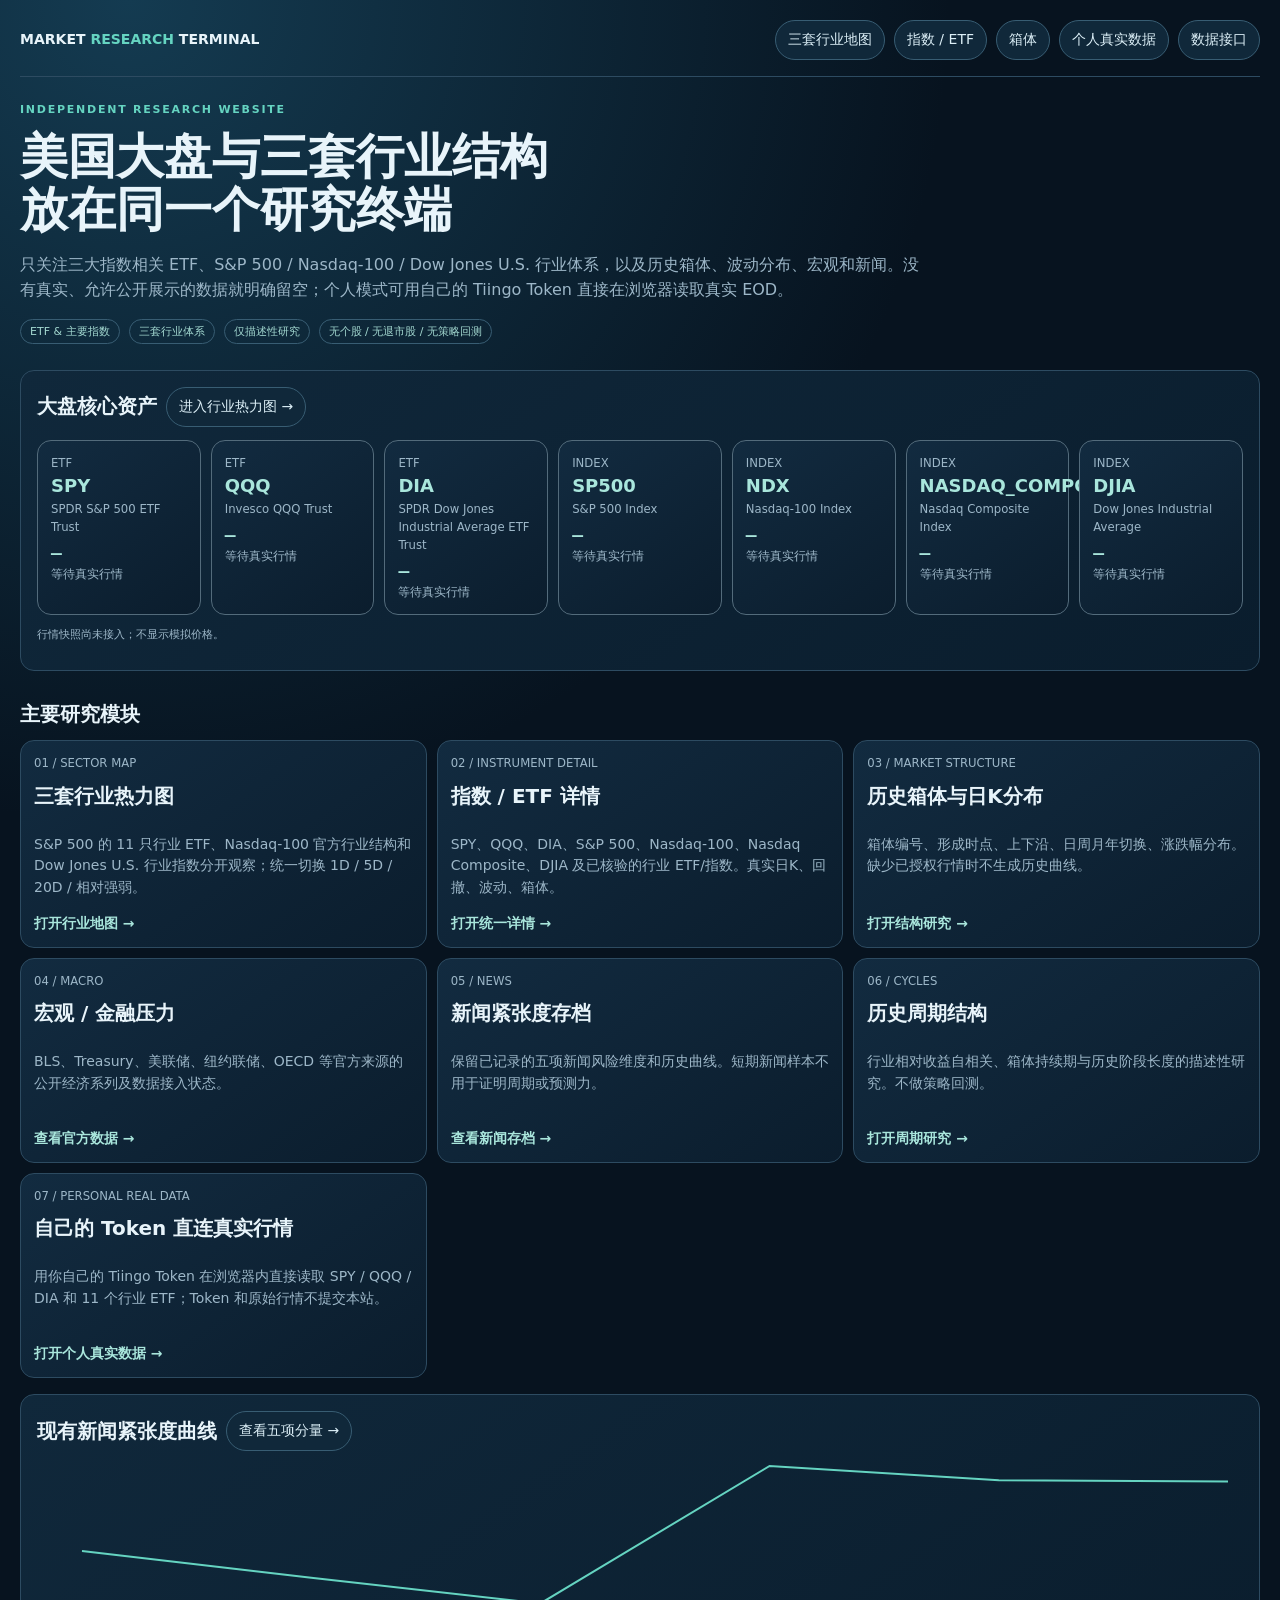
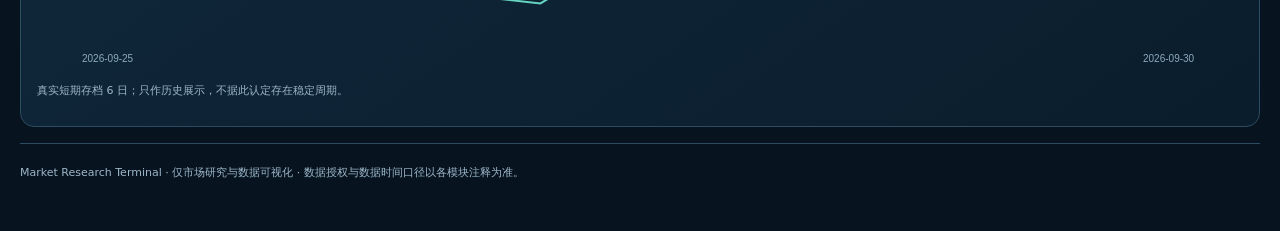
==== commit 6c2866cb: "Link personal real-data mode from research home" ====
--- a/docs/index.html
+++ b/docs/index.html
@@ -1 +1 @@
-<!doctype html><html lang="zh-CN"><head><meta charset="utf-8"><meta name="viewport" content="width=device-width,initial-scale=1"><meta name="description" content="美股大盘、标普/纳斯达克/道琼斯行业、宏观周期、历史箱体和新闻紧张度研究终端"><title>Market Research Terminal｜市场研究工作台</title><link rel="stylesheet" href="./market-pages.css"><style>.home-modules{grid-template-columns:repeat(3,minmax(0,1fr))}.home-module{display:flex;flex-direction:column;min-height:205px}.home-module p{flex:1}.home-module h2{font-size:20px;margin:8px 0}.home-module a{font-weight:750}.home-count{display:inline-block;padding:3px 9px;border:1px solid #385d73;border-radius:99px;color:#a3d8d0;font-size:11px}@media(max-width:960px){.home-modules{grid-template-columns:repeat(2,1fr)}}@media(max-width:560px){.home-modules{grid-template-columns:1fr}}</style></head><body><main class="mp-wrap"><nav class="mp-nav"><strong>MARKET <span style="color:#65d4c1">RESEARCH</span> TERMINAL</strong><div class="mp-links"><a href="./sector-map.html">三套行业地图</a><a href="./instrument.html?symbol=SPY">指数 / ETF</a><a href="./structure-lab.html">箱体</a><a href="./api-status.html">数据接口</a></div></nav><section class="mp-hero"><div class="mp-eyebrow">INDEPENDENT RESEARCH WEBSITE</div><h1>美国大盘与三套行业结构<br>放在同一个研究终端</h1><p class="mp-muted" style="max-width:900px;font-size:16px">只关注三大指数相关 ETF、S&P 500 / Nasdaq-100 / Dow Jones U.S. 行业体系，以及历史箱体、波动分布、宏观和新闻。没有真实、允许公开展示的数据就明确留空。</p><div class="mp-toolbar"><span class="home-count">ETF &amp; 主要指数</span><span class="home-count">三套行业体系</span><span class="home-count">仅描述性研究</span><span class="home-count">无个股 / 无退市股 / 无策略回测</span></div></section><section class="mp-panel"><div class="mp-toolbar"><h2 style="margin:0">大盘核心资产</h2><a class="mp-btn" href="./sector-map.html">进入行业热力图 →</a></div><div id="core" class="mp-grid mp-overview" style="margin-top:13px"></div><p id="marketStatus" class="mp-source">正在读取 market_universe.json 和行情快照…</p></section><section style="margin-top:28px"><h2>主要研究模块</h2><div class="mp-grid home-modules"><article class="mp-card home-module"><small>01 / SECTOR MAP</small><h2>三套行业热力图</h2><p class="mp-muted">S&P 500 的 11 只行业 ETF、Nasdaq-100 官方行业结构和 Dow Jones U.S. 行业指数分开观察；统一切换 1D / 5D / 20D / 相对强弱。</p><a href="./sector-map.html">打开行业地图 →</a></article><article class="mp-card home-module"><small>02 / INSTRUMENT DETAIL</small><h2>指数 / ETF 详情</h2><p class="mp-muted">SPY、QQQ、DIA、S&P 500、Nasdaq-100、Nasdaq Composite、DJIA 及已核验的行业 ETF/指数。真实日K、回撤、波动、箱体。</p><a href="./instrument.html?symbol=QQQ">打开统一详情 →</a></article><article class="mp-card home-module"><small>03 / MARKET STRUCTURE</small><h2>历史箱体与日K分布</h2><p class="mp-muted">箱体编号、形成时点、上下沿、日周月年切换、涨跌幅分布。缺少已授权行情时不生成历史曲线。</p><a href="./structure-lab.html">打开结构研究 →</a></article><article class="mp-card home-module"><small>04 / MACRO</small><h2>宏观 / 金融压力</h2><p class="mp-muted">BLS、Treasury、美联储、纽约联储、OECD 等官方来源的公开经济系列及数据接入状态。</p><a href="./api-status.html">查看官方数据 →</a></article><article class="mp-card home-module"><small>05 / NEWS</small><h2>新闻紧张度存档</h2><p class="mp-muted">保留已记录的五项新闻风险维度和历史曲线。短期新闻样本不用于证明周期或预测力。</p><a href="./news-archive.html">查看新闻存档 →</a></article><article class="mp-card home-module"><small>06 / CYCLES</small><h2>历史周期结构</h2><p class="mp-muted">行业相对收益自相关、箱体持续期与历史阶段长度的描述性研究。不做策略回测。</p><a href="./cycle-lab.html">打开周期研究 →</a></article></div></section><section class="mp-panel" data-news="./data/news_history.json"><div class="mp-toolbar"><h2 style="margin:0">现有新闻紧张度曲线</h2><a class="mp-btn" href="./news-archive.html">查看五项分量 →</a></div><canvas id="newsChart" class="mp-chart" style="height:220px"></canvas><p id="newsNote" class="mp-source">正在读取短期真实存档…</p></section><footer class="mp-source" style="border-top:1px solid #2d4b61;padding:20px 0 30px">Market Research Terminal · 仅市场研究与数据可视化 · 数据授权与数据时间口径以各模块注释为准。</footer></main><script src="./home.js"></script></body></html>+<!doctype html><html lang="zh-CN"><head><meta charset="utf-8"><meta name="viewport" content="width=device-width,initial-scale=1"><meta name="description" content="美股大盘、标普/纳斯达克/道琼斯行业、宏观周期、历史箱体和新闻紧张度研究终端"><title>Market Research Terminal｜市场研究工作台</title><link rel="stylesheet" href="./market-pages.css"><style>.home-modules{grid-template-columns:repeat(3,minmax(0,1fr))}.home-module{display:flex;flex-direction:column;min-height:205px}.home-module p{flex:1}.home-module h2{font-size:20px;margin:8px 0}.home-module a{font-weight:750}.home-count{display:inline-block;padding:3px 9px;border:1px solid #385d73;border-radius:99px;color:#a3d8d0;font-size:11px}@media(max-width:960px){.home-modules{grid-template-columns:repeat(2,1fr)}}@media(max-width:560px){.home-modules{grid-template-columns:1fr}}</style></head><body><main class="mp-wrap"><nav class="mp-nav"><strong>MARKET <span style="color:#65d4c1">RESEARCH</span> TERMINAL</strong><div class="mp-links"><a href="./sector-map.html">三套行业地图</a><a href="./instrument.html?symbol=SPY">指数 / ETF</a><a href="./structure-lab.html">箱体</a><a href="./personal-data.html">个人真实数据</a><a href="./api-status.html">数据接口</a></div></nav><section class="mp-hero"><div class="mp-eyebrow">INDEPENDENT RESEARCH WEBSITE</div><h1>美国大盘与三套行业结构<br>放在同一个研究终端</h1><p class="mp-muted" style="max-width:900px;font-size:16px">只关注三大指数相关 ETF、S&P 500 / Nasdaq-100 / Dow Jones U.S. 行业体系，以及历史箱体、波动分布、宏观和新闻。没有真实、允许公开展示的数据就明确留空；个人模式可用自己的 Tiingo Token 直接在浏览器读取真实 EOD。</p><div class="mp-toolbar"><span class="home-count">ETF &amp; 主要指数</span><span class="home-count">三套行业体系</span><span class="home-count">仅描述性研究</span><span class="home-count">无个股 / 无退市股 / 无策略回测</span></div></section><section class="mp-panel"><div class="mp-toolbar"><h2 style="margin:0">大盘核心资产</h2><a class="mp-btn" href="./sector-map.html">进入行业热力图 →</a></div><div id="core" class="mp-grid mp-overview" style="margin-top:13px"></div><p id="marketStatus" class="mp-source">正在读取 market_universe.json 和行情快照…</p></section><section style="margin-top:28px"><h2>主要研究模块</h2><div class="mp-grid home-modules"><article class="mp-card home-module"><small>01 / SECTOR MAP</small><h2>三套行业热力图</h2><p class="mp-muted">S&P 500 的 11 只行业 ETF、Nasdaq-100 官方行业结构和 Dow Jones U.S. 行业指数分开观察；统一切换 1D / 5D / 20D / 相对强弱。</p><a href="./sector-map.html">打开行业地图 →</a></article><article class="mp-card home-module"><small>02 / INSTRUMENT DETAIL</small><h2>指数 / ETF 详情</h2><p class="mp-muted">SPY、QQQ、DIA、S&P 500、Nasdaq-100、Nasdaq Composite、DJIA 及已核验的行业 ETF/指数。真实日K、回撤、波动、箱体。</p><a href="./instrument.html?symbol=QQQ">打开统一详情 →</a></article><article class="mp-card home-module"><small>03 / MARKET STRUCTURE</small><h2>历史箱体与日K分布</h2><p class="mp-muted">箱体编号、形成时点、上下沿、日周月年切换、涨跌幅分布。缺少已授权行情时不生成历史曲线。</p><a href="./structure-lab.html">打开结构研究 →</a></article><article class="mp-card home-module"><small>04 / MACRO</small><h2>宏观 / 金融压力</h2><p class="mp-muted">BLS、Treasury、美联储、纽约联储、OECD 等官方来源的公开经济系列及数据接入状态。</p><a href="./api-status.html">查看官方数据 →</a></article><article class="mp-card home-module"><small>05 / NEWS</small><h2>新闻紧张度存档</h2><p class="mp-muted">保留已记录的五项新闻风险维度和历史曲线。短期新闻样本不用于证明周期或预测力。</p><a href="./news-archive.html">查看新闻存档 →</a></article><article class="mp-card home-module"><small>06 / CYCLES</small><h2>历史周期结构</h2><p class="mp-muted">行业相对收益自相关、箱体持续期与历史阶段长度的描述性研究。不做策略回测。</p><a href="./cycle-lab.html">打开周期研究 →</a></article><article class="mp-card home-module"><small>07 / PERSONAL REAL DATA</small><h2>自己的 Token 直连真实行情</h2><p class="mp-muted">用你自己的 Tiingo Token 在浏览器内直接读取 SPY / QQQ / DIA 和 11 个行业 ETF；Token 和原始行情不提交本站。</p><a href="./personal-data.html">打开个人真实数据 →</a></article></div></section><section class="mp-panel" data-news="./data/news_history.json"><div class="mp-toolbar"><h2 style="margin:0">现有新闻紧张度曲线</h2><a class="mp-btn" href="./news-archive.html">查看五项分量 →</a></div><canvas id="newsChart" class="mp-chart" style="height:220px"></canvas><p id="newsNote" class="mp-source">正在读取短期真实存档…</p></section><footer class="mp-source" style="border-top:1px solid #2d4b61;padding:20px 0 30px">Market Research Terminal · 仅市场研究与数据可视化 · 数据授权与数据时间口径以各模块注释为准。</footer></main><script src="./home.js"></script></body></html>
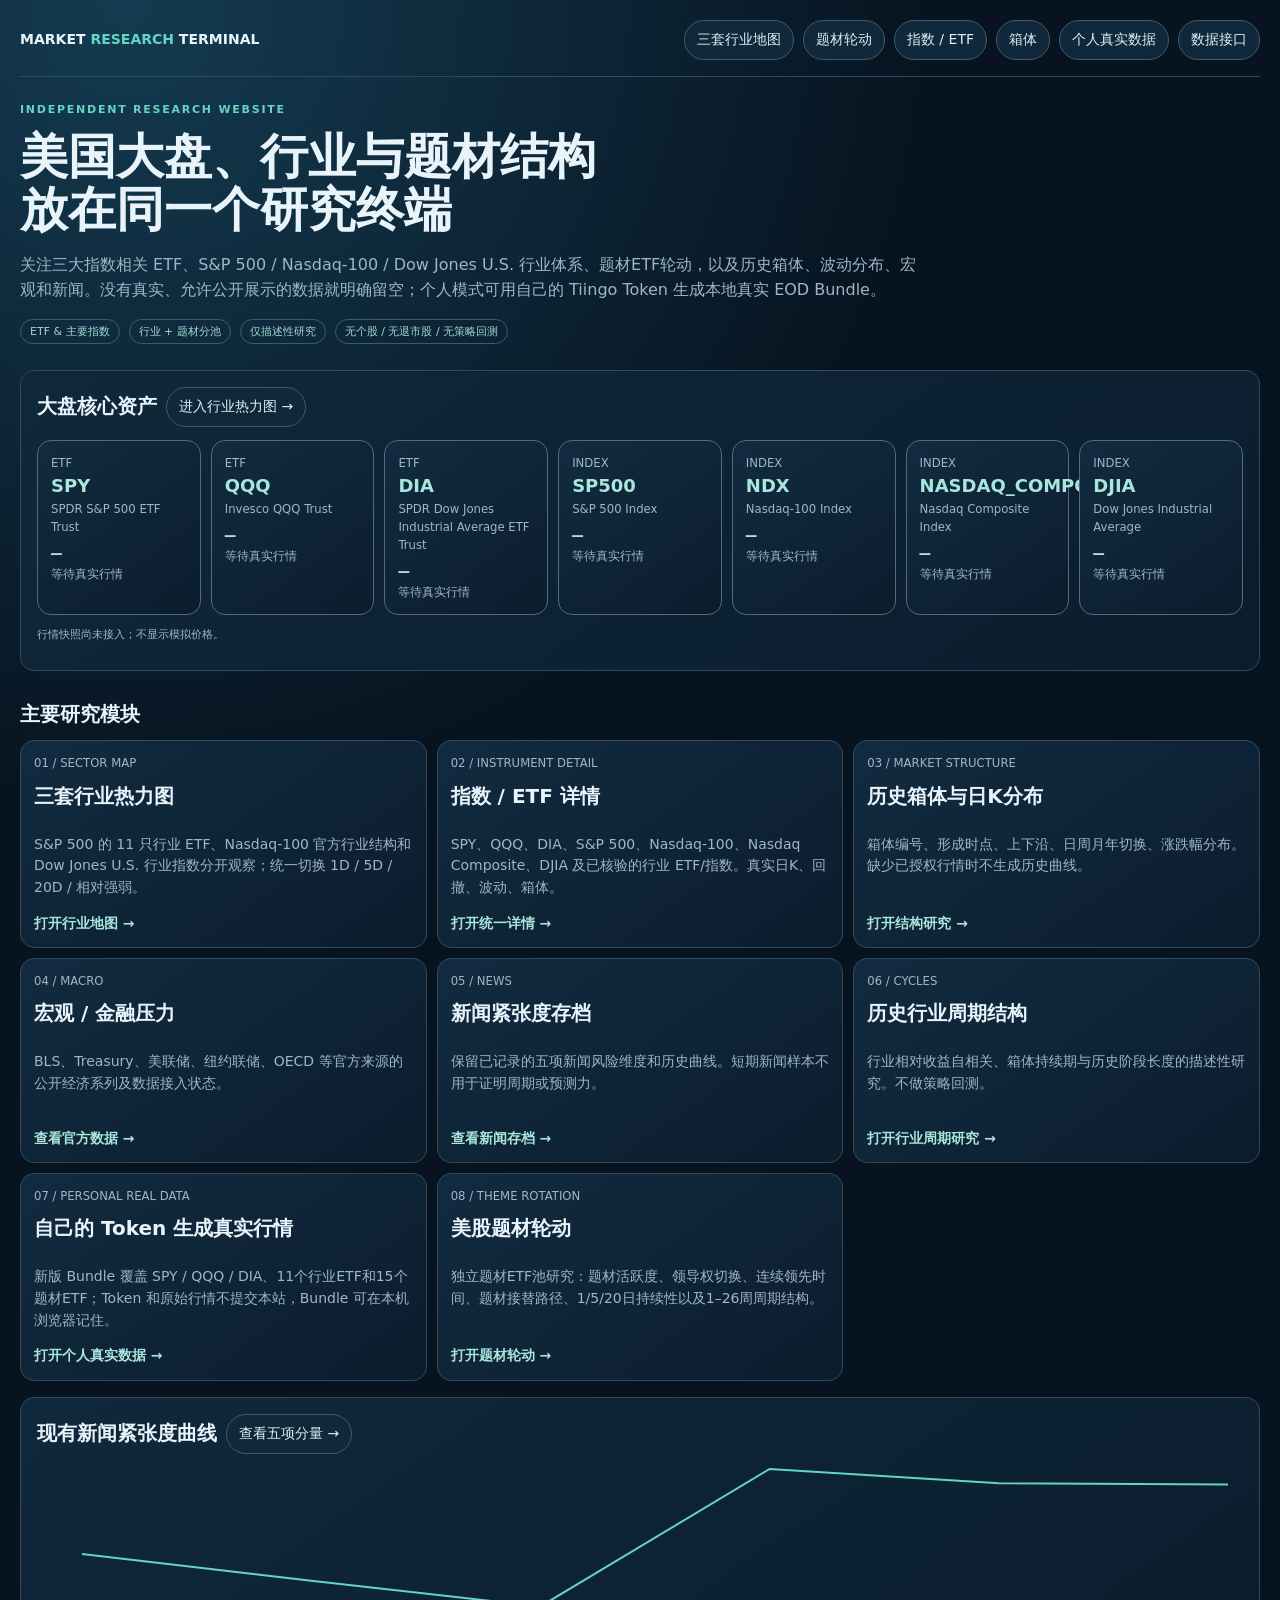
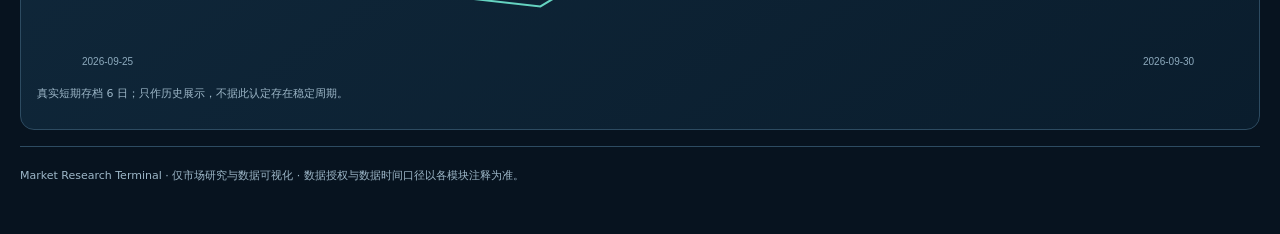
==== commit 9a131ebb: "Link dedicated theme rotation research page" ====
--- a/docs/index.html
+++ b/docs/index.html
@@ -1 +1 @@
-<!doctype html><html lang="zh-CN"><head><meta charset="utf-8"><meta name="viewport" content="width=device-width,initial-scale=1"><meta name="description" content="美股大盘、标普/纳斯达克/道琼斯行业、宏观周期、历史箱体和新闻紧张度研究终端"><title>Market Research Terminal｜市场研究工作台</title><link rel="stylesheet" href="./market-pages.css"><style>.home-modules{grid-template-columns:repeat(3,minmax(0,1fr))}.home-module{display:flex;flex-direction:column;min-height:205px}.home-module p{flex:1}.home-module h2{font-size:20px;margin:8px 0}.home-module a{font-weight:750}.home-count{display:inline-block;padding:3px 9px;border:1px solid #385d73;border-radius:99px;color:#a3d8d0;font-size:11px}@media(max-width:960px){.home-modules{grid-template-columns:repeat(2,1fr)}}@media(max-width:560px){.home-modules{grid-template-columns:1fr}}</style></head><body><main class="mp-wrap"><nav class="mp-nav"><strong>MARKET <span style="color:#65d4c1">RESEARCH</span> TERMINAL</strong><div class="mp-links"><a href="./sector-map.html">三套行业地图</a><a href="./instrument.html?symbol=SPY">指数 / ETF</a><a href="./structure-lab.html">箱体</a><a href="./personal-data.html">个人真实数据</a><a href="./api-status.html">数据接口</a></div></nav><section class="mp-hero"><div class="mp-eyebrow">INDEPENDENT RESEARCH WEBSITE</div><h1>美国大盘与三套行业结构<br>放在同一个研究终端</h1><p class="mp-muted" style="max-width:900px;font-size:16px">只关注三大指数相关 ETF、S&P 500 / Nasdaq-100 / Dow Jones U.S. 行业体系，以及历史箱体、波动分布、宏观和新闻。没有真实、允许公开展示的数据就明确留空；个人模式可用自己的 Tiingo Token 直接在浏览器读取真实 EOD。</p><div class="mp-toolbar"><span class="home-count">ETF &amp; 主要指数</span><span class="home-count">三套行业体系</span><span class="home-count">仅描述性研究</span><span class="home-count">无个股 / 无退市股 / 无策略回测</span></div></section><section class="mp-panel"><div class="mp-toolbar"><h2 style="margin:0">大盘核心资产</h2><a class="mp-btn" href="./sector-map.html">进入行业热力图 →</a></div><div id="core" class="mp-grid mp-overview" style="margin-top:13px"></div><p id="marketStatus" class="mp-source">正在读取 market_universe.json 和行情快照…</p></section><section style="margin-top:28px"><h2>主要研究模块</h2><div class="mp-grid home-modules"><article class="mp-card home-module"><small>01 / SECTOR MAP</small><h2>三套行业热力图</h2><p class="mp-muted">S&P 500 的 11 只行业 ETF、Nasdaq-100 官方行业结构和 Dow Jones U.S. 行业指数分开观察；统一切换 1D / 5D / 20D / 相对强弱。</p><a href="./sector-map.html">打开行业地图 →</a></article><article class="mp-card home-module"><small>02 / INSTRUMENT DETAIL</small><h2>指数 / ETF 详情</h2><p class="mp-muted">SPY、QQQ、DIA、S&P 500、Nasdaq-100、Nasdaq Composite、DJIA 及已核验的行业 ETF/指数。真实日K、回撤、波动、箱体。</p><a href="./instrument.html?symbol=QQQ">打开统一详情 →</a></article><article class="mp-card home-module"><small>03 / MARKET STRUCTURE</small><h2>历史箱体与日K分布</h2><p class="mp-muted">箱体编号、形成时点、上下沿、日周月年切换、涨跌幅分布。缺少已授权行情时不生成历史曲线。</p><a href="./structure-lab.html">打开结构研究 →</a></article><article class="mp-card home-module"><small>04 / MACRO</small><h2>宏观 / 金融压力</h2><p class="mp-muted">BLS、Treasury、美联储、纽约联储、OECD 等官方来源的公开经济系列及数据接入状态。</p><a href="./api-status.html">查看官方数据 →</a></article><article class="mp-card home-module"><small>05 / NEWS</small><h2>新闻紧张度存档</h2><p class="mp-muted">保留已记录的五项新闻风险维度和历史曲线。短期新闻样本不用于证明周期或预测力。</p><a href="./news-archive.html">查看新闻存档 →</a></article><article class="mp-card home-module"><small>06 / CYCLES</small><h2>历史周期结构</h2><p class="mp-muted">行业相对收益自相关、箱体持续期与历史阶段长度的描述性研究。不做策略回测。</p><a href="./cycle-lab.html">打开周期研究 →</a></article><article class="mp-card home-module"><small>07 / PERSONAL REAL DATA</small><h2>自己的 Token 直连真实行情</h2><p class="mp-muted">用你自己的 Tiingo Token 在浏览器内直接读取 SPY / QQQ / DIA 和 11 个行业 ETF；Token 和原始行情不提交本站。</p><a href="./personal-data.html">打开个人真实数据 →</a></article></div></section><section class="mp-panel" data-news="./data/news_history.json"><div class="mp-toolbar"><h2 style="margin:0">现有新闻紧张度曲线</h2><a class="mp-btn" href="./news-archive.html">查看五项分量 →</a></div><canvas id="newsChart" class="mp-chart" style="height:220px"></canvas><p id="newsNote" class="mp-source">正在读取短期真实存档…</p></section><footer class="mp-source" style="border-top:1px solid #2d4b61;padding:20px 0 30px">Market Research Terminal · 仅市场研究与数据可视化 · 数据授权与数据时间口径以各模块注释为准。</footer></main><script src="./home.js"></script></body></html>+<!doctype html><html lang="zh-CN"><head><meta charset="utf-8"><meta name="viewport" content="width=device-width,initial-scale=1"><meta name="description" content="美股大盘、标普/纳斯达克/道琼斯行业、题材轮动、宏观周期、历史箱体和新闻紧张度研究终端"><title>Market Research Terminal｜市场研究工作台</title><link rel="stylesheet" href="./market-pages.css"><style>.home-modules{grid-template-columns:repeat(3,minmax(0,1fr))}.home-module{display:flex;flex-direction:column;min-height:205px}.home-module p{flex:1}.home-module h2{font-size:20px;margin:8px 0}.home-module a{font-weight:750}.home-count{display:inline-block;padding:3px 9px;border:1px solid #385d73;border-radius:99px;color:#a3d8d0;font-size:11px}@media(max-width:960px){.home-modules{grid-template-columns:repeat(2,1fr)}}@media(max-width:560px){.home-modules{grid-template-columns:1fr}}</style></head><body><main class="mp-wrap"><nav class="mp-nav"><strong>MARKET <span style="color:#65d4c1">RESEARCH</span> TERMINAL</strong><div class="mp-links"><a href="./sector-map.html">三套行业地图</a><a href="./theme-rotation.html">题材轮动</a><a href="./instrument.html?symbol=SPY">指数 / ETF</a><a href="./structure-lab.html">箱体</a><a href="./personal-data.html">个人真实数据</a><a href="./api-status.html">数据接口</a></div></nav><section class="mp-hero"><div class="mp-eyebrow">INDEPENDENT RESEARCH WEBSITE</div><h1>美国大盘、行业与题材结构<br>放在同一个研究终端</h1><p class="mp-muted" style="max-width:900px;font-size:16px">关注三大指数相关 ETF、S&P 500 / Nasdaq-100 / Dow Jones U.S. 行业体系、题材ETF轮动，以及历史箱体、波动分布、宏观和新闻。没有真实、允许公开展示的数据就明确留空；个人模式可用自己的 Tiingo Token 生成本地真实 EOD Bundle。</p><div class="mp-toolbar"><span class="home-count">ETF &amp; 主要指数</span><span class="home-count">行业 + 题材分池</span><span class="home-count">仅描述性研究</span><span class="home-count">无个股 / 无退市股 / 无策略回测</span></div></section><section class="mp-panel"><div class="mp-toolbar"><h2 style="margin:0">大盘核心资产</h2><a class="mp-btn" href="./sector-map.html">进入行业热力图 →</a></div><div id="core" class="mp-grid mp-overview" style="margin-top:13px"></div><p id="marketStatus" class="mp-source">正在读取 market_universe.json 和行情快照…</p></section><section style="margin-top:28px"><h2>主要研究模块</h2><div class="mp-grid home-modules"><article class="mp-card home-module"><small>01 / SECTOR MAP</small><h2>三套行业热力图</h2><p class="mp-muted">S&P 500 的 11 只行业 ETF、Nasdaq-100 官方行业结构和 Dow Jones U.S. 行业指数分开观察；统一切换 1D / 5D / 20D / 相对强弱。</p><a href="./sector-map.html">打开行业地图 →</a></article><article class="mp-card home-module"><small>02 / INSTRUMENT DETAIL</small><h2>指数 / ETF 详情</h2><p class="mp-muted">SPY、QQQ、DIA、S&P 500、Nasdaq-100、Nasdaq Composite、DJIA 及已核验的行业 ETF/指数。真实日K、回撤、波动、箱体。</p><a href="./instrument.html?symbol=QQQ">打开统一详情 →</a></article><article class="mp-card home-module"><small>03 / MARKET STRUCTURE</small><h2>历史箱体与日K分布</h2><p class="mp-muted">箱体编号、形成时点、上下沿、日周月年切换、涨跌幅分布。缺少已授权行情时不生成历史曲线。</p><a href="./structure-lab.html">打开结构研究 →</a></article><article class="mp-card home-module"><small>04 / MACRO</small><h2>宏观 / 金融压力</h2><p class="mp-muted">BLS、Treasury、美联储、纽约联储、OECD 等官方来源的公开经济系列及数据接入状态。</p><a href="./api-status.html">查看官方数据 →</a></article><article class="mp-card home-module"><small>05 / NEWS</small><h2>新闻紧张度存档</h2><p class="mp-muted">保留已记录的五项新闻风险维度和历史曲线。短期新闻样本不用于证明周期或预测力。</p><a href="./news-archive.html">查看新闻存档 →</a></article><article class="mp-card home-module"><small>06 / CYCLES</small><h2>历史行业周期结构</h2><p class="mp-muted">行业相对收益自相关、箱体持续期与历史阶段长度的描述性研究。不做策略回测。</p><a href="./cycle-lab.html">打开行业周期研究 →</a></article><article class="mp-card home-module"><small>07 / PERSONAL REAL DATA</small><h2>自己的 Token 生成真实行情</h2><p class="mp-muted">新版 Bundle 覆盖 SPY / QQQ / DIA、11个行业ETF和15个题材ETF；Token 和原始行情不提交本站，Bundle 可在本机浏览器记住。</p><a href="./personal-data.html">打开个人真实数据 →</a></article><article class="mp-card home-module"><small>08 / THEME ROTATION</small><h2>美股题材轮动</h2><p class="mp-muted">独立题材ETF池研究：题材活跃度、领导权切换、连续领先时间、题材接替路径、1/5/20日持续性以及1–26周周期结构。</p><a href="./theme-rotation.html">打开题材轮动 →</a></article></div></section><section class="mp-panel" data-news="./data/news_history.json"><div class="mp-toolbar"><h2 style="margin:0">现有新闻紧张度曲线</h2><a class="mp-btn" href="./news-archive.html">查看五项分量 →</a></div><canvas id="newsChart" class="mp-chart" style="height:220px"></canvas><p id="newsNote" class="mp-source">正在读取短期真实存档…</p></section><footer class="mp-source" style="border-top:1px solid #2d4b61;padding:20px 0 30px">Market Research Terminal · 仅市场研究与数据可视化 · 数据授权与数据时间口径以各模块注释为准。</footer></main><script src="./home.js"></script></body></html>
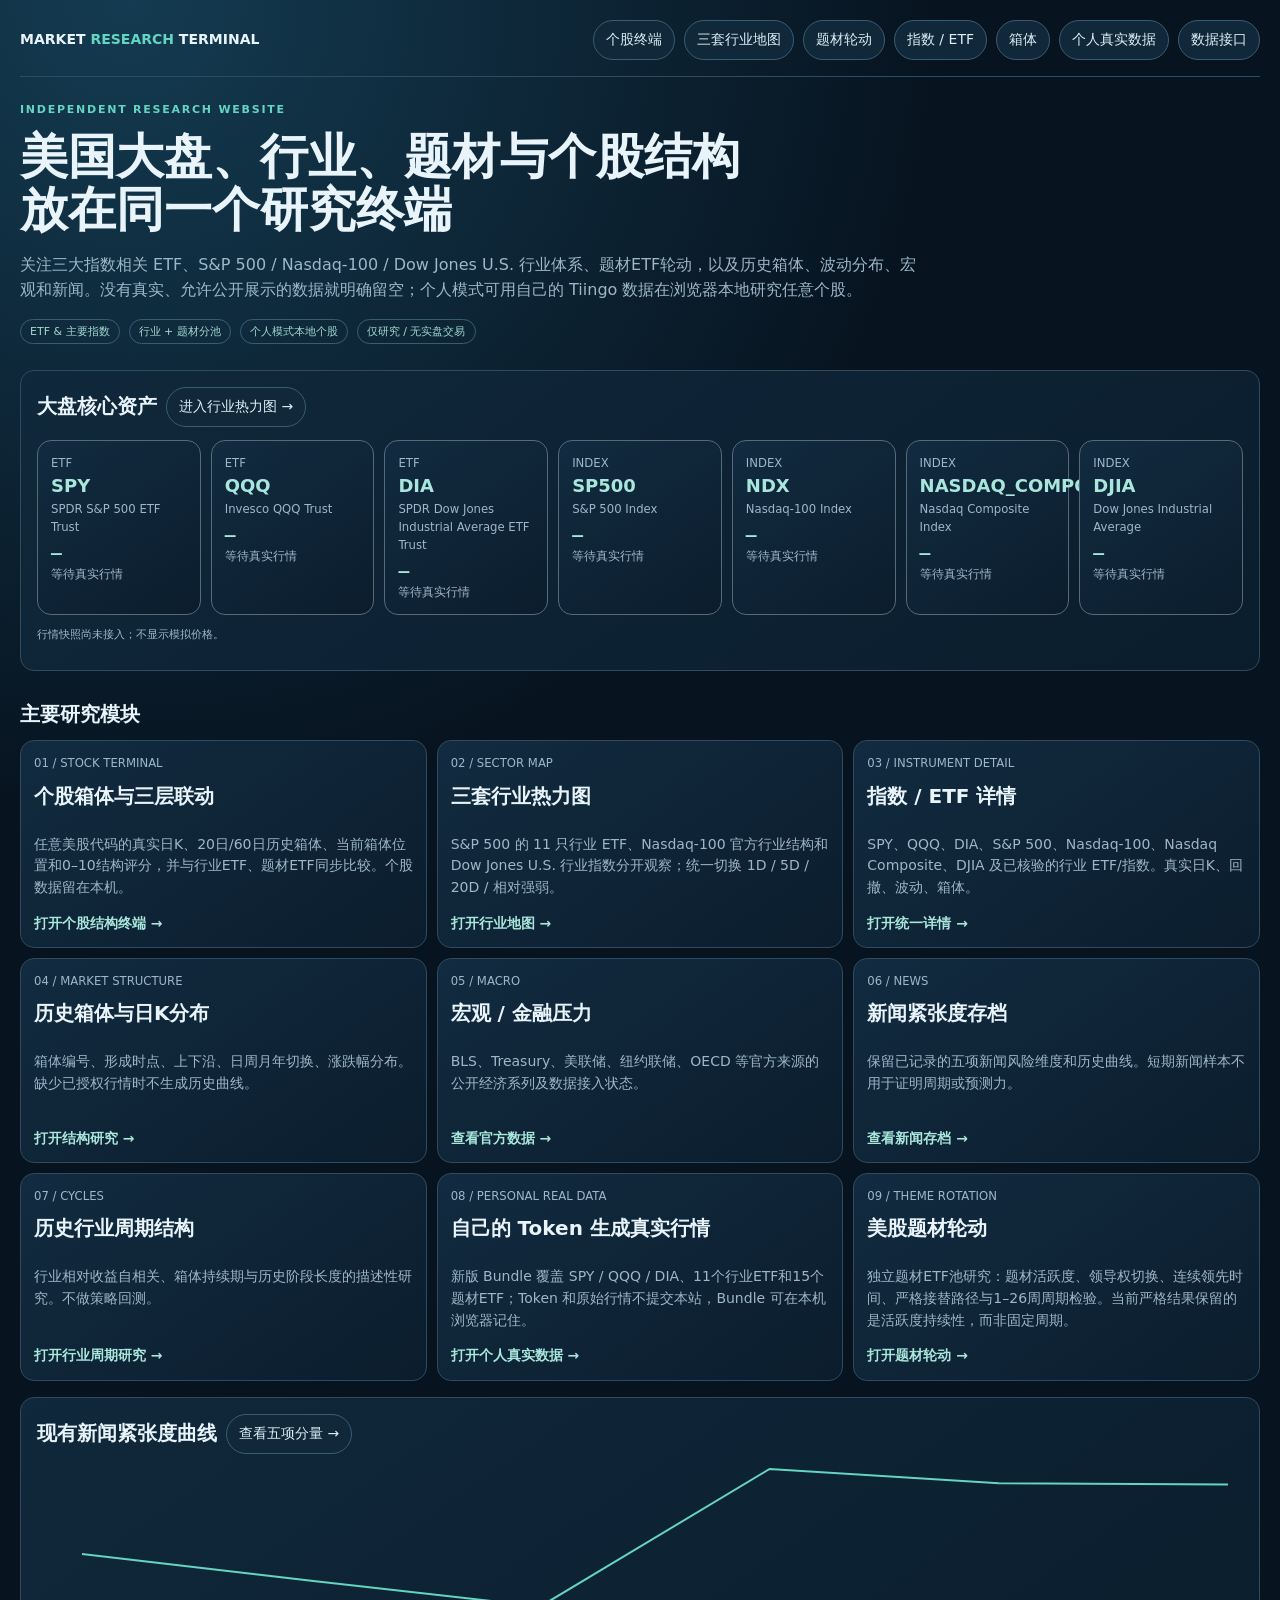
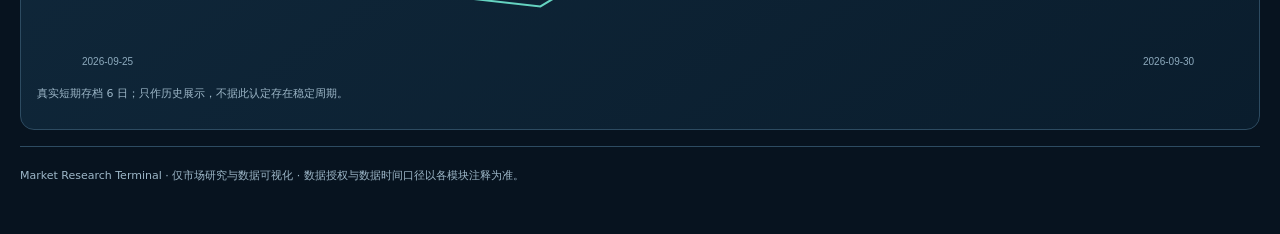
==== commit 7c0bfac9: "Link personal stock structure terminal" ====
--- a/docs/index.html
+++ b/docs/index.html
@@ -1 +1 @@
-<!doctype html><html lang="zh-CN"><head><meta charset="utf-8"><meta name="viewport" content="width=device-width,initial-scale=1"><meta name="description" content="美股大盘、标普/纳斯达克/道琼斯行业、题材轮动、宏观周期、历史箱体和新闻紧张度研究终端"><title>Market Research Terminal｜市场研究工作台</title><link rel="stylesheet" href="./market-pages.css"><style>.home-modules{grid-template-columns:repeat(3,minmax(0,1fr))}.home-module{display:flex;flex-direction:column;min-height:205px}.home-module p{flex:1}.home-module h2{font-size:20px;margin:8px 0}.home-module a{font-weight:750}.home-count{display:inline-block;padding:3px 9px;border:1px solid #385d73;border-radius:99px;color:#a3d8d0;font-size:11px}@media(max-width:960px){.home-modules{grid-template-columns:repeat(2,1fr)}}@media(max-width:560px){.home-modules{grid-template-columns:1fr}}</style></head><body><main class="mp-wrap"><nav class="mp-nav"><strong>MARKET <span style="color:#65d4c1">RESEARCH</span> TERMINAL</strong><div class="mp-links"><a href="./sector-map.html">三套行业地图</a><a href="./theme-rotation.html">题材轮动</a><a href="./instrument.html?symbol=SPY">指数 / ETF</a><a href="./structure-lab.html">箱体</a><a href="./personal-data.html">个人真实数据</a><a href="./api-status.html">数据接口</a></div></nav><section class="mp-hero"><div class="mp-eyebrow">INDEPENDENT RESEARCH WEBSITE</div><h1>美国大盘、行业与题材结构<br>放在同一个研究终端</h1><p class="mp-muted" style="max-width:900px;font-size:16px">关注三大指数相关 ETF、S&P 500 / Nasdaq-100 / Dow Jones U.S. 行业体系、题材ETF轮动，以及历史箱体、波动分布、宏观和新闻。没有真实、允许公开展示的数据就明确留空；个人模式可用自己的 Tiingo Token 生成本地真实 EOD Bundle。</p><div class="mp-toolbar"><span class="home-count">ETF &amp; 主要指数</span><span class="home-count">行业 + 题材分池</span><span class="home-count">仅描述性研究</span><span class="home-count">无个股 / 无退市股 / 无策略回测</span></div></section><section class="mp-panel"><div class="mp-toolbar"><h2 style="margin:0">大盘核心资产</h2><a class="mp-btn" href="./sector-map.html">进入行业热力图 →</a></div><div id="core" class="mp-grid mp-overview" style="margin-top:13px"></div><p id="marketStatus" class="mp-source">正在读取 market_universe.json 和行情快照…</p></section><section style="margin-top:28px"><h2>主要研究模块</h2><div class="mp-grid home-modules"><article class="mp-card home-module"><small>01 / SECTOR MAP</small><h2>三套行业热力图</h2><p class="mp-muted">S&P 500 的 11 只行业 ETF、Nasdaq-100 官方行业结构和 Dow Jones U.S. 行业指数分开观察；统一切换 1D / 5D / 20D / 相对强弱。</p><a href="./sector-map.html">打开行业地图 →</a></article><article class="mp-card home-module"><small>02 / INSTRUMENT DETAIL</small><h2>指数 / ETF 详情</h2><p class="mp-muted">SPY、QQQ、DIA、S&P 500、Nasdaq-100、Nasdaq Composite、DJIA 及已核验的行业 ETF/指数。真实日K、回撤、波动、箱体。</p><a href="./instrument.html?symbol=QQQ">打开统一详情 →</a></article><article class="mp-card home-module"><small>03 / MARKET STRUCTURE</small><h2>历史箱体与日K分布</h2><p class="mp-muted">箱体编号、形成时点、上下沿、日周月年切换、涨跌幅分布。缺少已授权行情时不生成历史曲线。</p><a href="./structure-lab.html">打开结构研究 →</a></article><article class="mp-card home-module"><small>04 / MACRO</small><h2>宏观 / 金融压力</h2><p class="mp-muted">BLS、Treasury、美联储、纽约联储、OECD 等官方来源的公开经济系列及数据接入状态。</p><a href="./api-status.html">查看官方数据 →</a></article><article class="mp-card home-module"><small>05 / NEWS</small><h2>新闻紧张度存档</h2><p class="mp-muted">保留已记录的五项新闻风险维度和历史曲线。短期新闻样本不用于证明周期或预测力。</p><a href="./news-archive.html">查看新闻存档 →</a></article><article class="mp-card home-module"><small>06 / CYCLES</small><h2>历史行业周期结构</h2><p class="mp-muted">行业相对收益自相关、箱体持续期与历史阶段长度的描述性研究。不做策略回测。</p><a href="./cycle-lab.html">打开行业周期研究 →</a></article><article class="mp-card home-module"><small>07 / PERSONAL REAL DATA</small><h2>自己的 Token 生成真实行情</h2><p class="mp-muted">新版 Bundle 覆盖 SPY / QQQ / DIA、11个行业ETF和15个题材ETF；Token 和原始行情不提交本站，Bundle 可在本机浏览器记住。</p><a href="./personal-data.html">打开个人真实数据 →</a></article><article class="mp-card home-module"><small>08 / THEME ROTATION</small><h2>美股题材轮动</h2><p class="mp-muted">独立题材ETF池研究：题材活跃度、领导权切换、连续领先时间、题材接替路径、1/5/20日持续性以及1–26周周期结构。</p><a href="./theme-rotation.html">打开题材轮动 →</a></article></div></section><section class="mp-panel" data-news="./data/news_history.json"><div class="mp-toolbar"><h2 style="margin:0">现有新闻紧张度曲线</h2><a class="mp-btn" href="./news-archive.html">查看五项分量 →</a></div><canvas id="newsChart" class="mp-chart" style="height:220px"></canvas><p id="newsNote" class="mp-source">正在读取短期真实存档…</p></section><footer class="mp-source" style="border-top:1px solid #2d4b61;padding:20px 0 30px">Market Research Terminal · 仅市场研究与数据可视化 · 数据授权与数据时间口径以各模块注释为准。</footer></main><script src="./home.js"></script></body></html>+<!doctype html><html lang="zh-CN"><head><meta charset="utf-8"><meta name="viewport" content="width=device-width,initial-scale=1"><meta name="description" content="美股大盘、标普/纳斯达克/道琼斯行业、题材轮动、个股箱体、宏观周期和新闻紧张度研究终端"><title>Market Research Terminal｜市场研究工作台</title><link rel="stylesheet" href="./market-pages.css"><style>.home-modules{grid-template-columns:repeat(3,minmax(0,1fr))}.home-module{display:flex;flex-direction:column;min-height:205px}.home-module p{flex:1}.home-module h2{font-size:20px;margin:8px 0}.home-module a{font-weight:750}.home-count{display:inline-block;padding:3px 9px;border:1px solid #385d73;border-radius:99px;color:#a3d8d0;font-size:11px}@media(max-width:960px){.home-modules{grid-template-columns:repeat(2,1fr)}}@media(max-width:560px){.home-modules{grid-template-columns:1fr}}</style></head><body><main class="mp-wrap"><nav class="mp-nav"><strong>MARKET <span style="color:#65d4c1">RESEARCH</span> TERMINAL</strong><div class="mp-links"><a href="./stock-terminal.html">个股终端</a><a href="./sector-map.html">三套行业地图</a><a href="./theme-rotation.html">题材轮动</a><a href="./instrument.html?symbol=SPY">指数 / ETF</a><a href="./structure-lab.html">箱体</a><a href="./personal-data.html">个人真实数据</a><a href="./api-status.html">数据接口</a></div></nav><section class="mp-hero"><div class="mp-eyebrow">INDEPENDENT RESEARCH WEBSITE</div><h1>美国大盘、行业、题材与个股结构<br>放在同一个研究终端</h1><p class="mp-muted" style="max-width:900px;font-size:16px">关注三大指数相关 ETF、S&P 500 / Nasdaq-100 / Dow Jones U.S. 行业体系、题材ETF轮动，以及历史箱体、波动分布、宏观和新闻。没有真实、允许公开展示的数据就明确留空；个人模式可用自己的 Tiingo 数据在浏览器本地研究任意个股。</p><div class="mp-toolbar"><span class="home-count">ETF &amp; 主要指数</span><span class="home-count">行业 + 题材分池</span><span class="home-count">个人模式本地个股</span><span class="home-count">仅研究 / 无实盘交易</span></div></section><section class="mp-panel"><div class="mp-toolbar"><h2 style="margin:0">大盘核心资产</h2><a class="mp-btn" href="./sector-map.html">进入行业热力图 →</a></div><div id="core" class="mp-grid mp-overview" style="margin-top:13px"></div><p id="marketStatus" class="mp-source">正在读取 market_universe.json 和行情快照…</p></section><section style="margin-top:28px"><h2>主要研究模块</h2><div class="mp-grid home-modules"><article class="mp-card home-module"><small>01 / STOCK TERMINAL</small><h2>个股箱体与三层联动</h2><p class="mp-muted">任意美股代码的真实日K、20日/60日历史箱体、当前箱体位置和0–10结构评分，并与行业ETF、题材ETF同步比较。个股数据留在本机。</p><a href="./stock-terminal.html">打开个股结构终端 →</a></article><article class="mp-card home-module"><small>02 / SECTOR MAP</small><h2>三套行业热力图</h2><p class="mp-muted">S&P 500 的 11 只行业 ETF、Nasdaq-100 官方行业结构和 Dow Jones U.S. 行业指数分开观察；统一切换 1D / 5D / 20D / 相对强弱。</p><a href="./sector-map.html">打开行业地图 →</a></article><article class="mp-card home-module"><small>03 / INSTRUMENT DETAIL</small><h2>指数 / ETF 详情</h2><p class="mp-muted">SPY、QQQ、DIA、S&P 500、Nasdaq-100、Nasdaq Composite、DJIA 及已核验的行业 ETF/指数。真实日K、回撤、波动、箱体。</p><a href="./instrument.html?symbol=QQQ">打开统一详情 →</a></article><article class="mp-card home-module"><small>04 / MARKET STRUCTURE</small><h2>历史箱体与日K分布</h2><p class="mp-muted">箱体编号、形成时点、上下沿、日周月年切换、涨跌幅分布。缺少已授权行情时不生成历史曲线。</p><a href="./structure-lab.html">打开结构研究 →</a></article><article class="mp-card home-module"><small>05 / MACRO</small><h2>宏观 / 金融压力</h2><p class="mp-muted">BLS、Treasury、美联储、纽约联储、OECD 等官方来源的公开经济系列及数据接入状态。</p><a href="./api-status.html">查看官方数据 →</a></article><article class="mp-card home-module"><small>06 / NEWS</small><h2>新闻紧张度存档</h2><p class="mp-muted">保留已记录的五项新闻风险维度和历史曲线。短期新闻样本不用于证明周期或预测力。</p><a href="./news-archive.html">查看新闻存档 →</a></article><article class="mp-card home-module"><small>07 / CYCLES</small><h2>历史行业周期结构</h2><p class="mp-muted">行业相对收益自相关、箱体持续期与历史阶段长度的描述性研究。不做策略回测。</p><a href="./cycle-lab.html">打开行业周期研究 →</a></article><article class="mp-card home-module"><small>08 / PERSONAL REAL DATA</small><h2>自己的 Token 生成真实行情</h2><p class="mp-muted">新版 Bundle 覆盖 SPY / QQQ / DIA、11个行业ETF和15个题材ETF；Token 和原始行情不提交本站，Bundle 可在本机浏览器记住。</p><a href="./personal-data.html">打开个人真实数据 →</a></article><article class="mp-card home-module"><small>09 / THEME ROTATION</small><h2>美股题材轮动</h2><p class="mp-muted">独立题材ETF池研究：题材活跃度、领导权切换、连续领先时间、严格接替路径与1–26周周期检验。当前严格结果保留的是活跃度持续性，而非固定周期。</p><a href="./theme-rotation.html">打开题材轮动 →</a></article></div></section><section class="mp-panel" data-news="./data/news_history.json"><div class="mp-toolbar"><h2 style="margin:0">现有新闻紧张度曲线</h2><a class="mp-btn" href="./news-archive.html">查看五项分量 →</a></div><canvas id="newsChart" class="mp-chart" style="height:220px"></canvas><p id="newsNote" class="mp-source">正在读取短期真实存档…</p></section><footer class="mp-source" style="border-top:1px solid #2d4b61;padding:20px 0 30px">Market Research Terminal · 仅市场研究与数据可视化 · 数据授权与数据时间口径以各模块注释为准。</footer></main><script src="./home.js"></script></body></html>
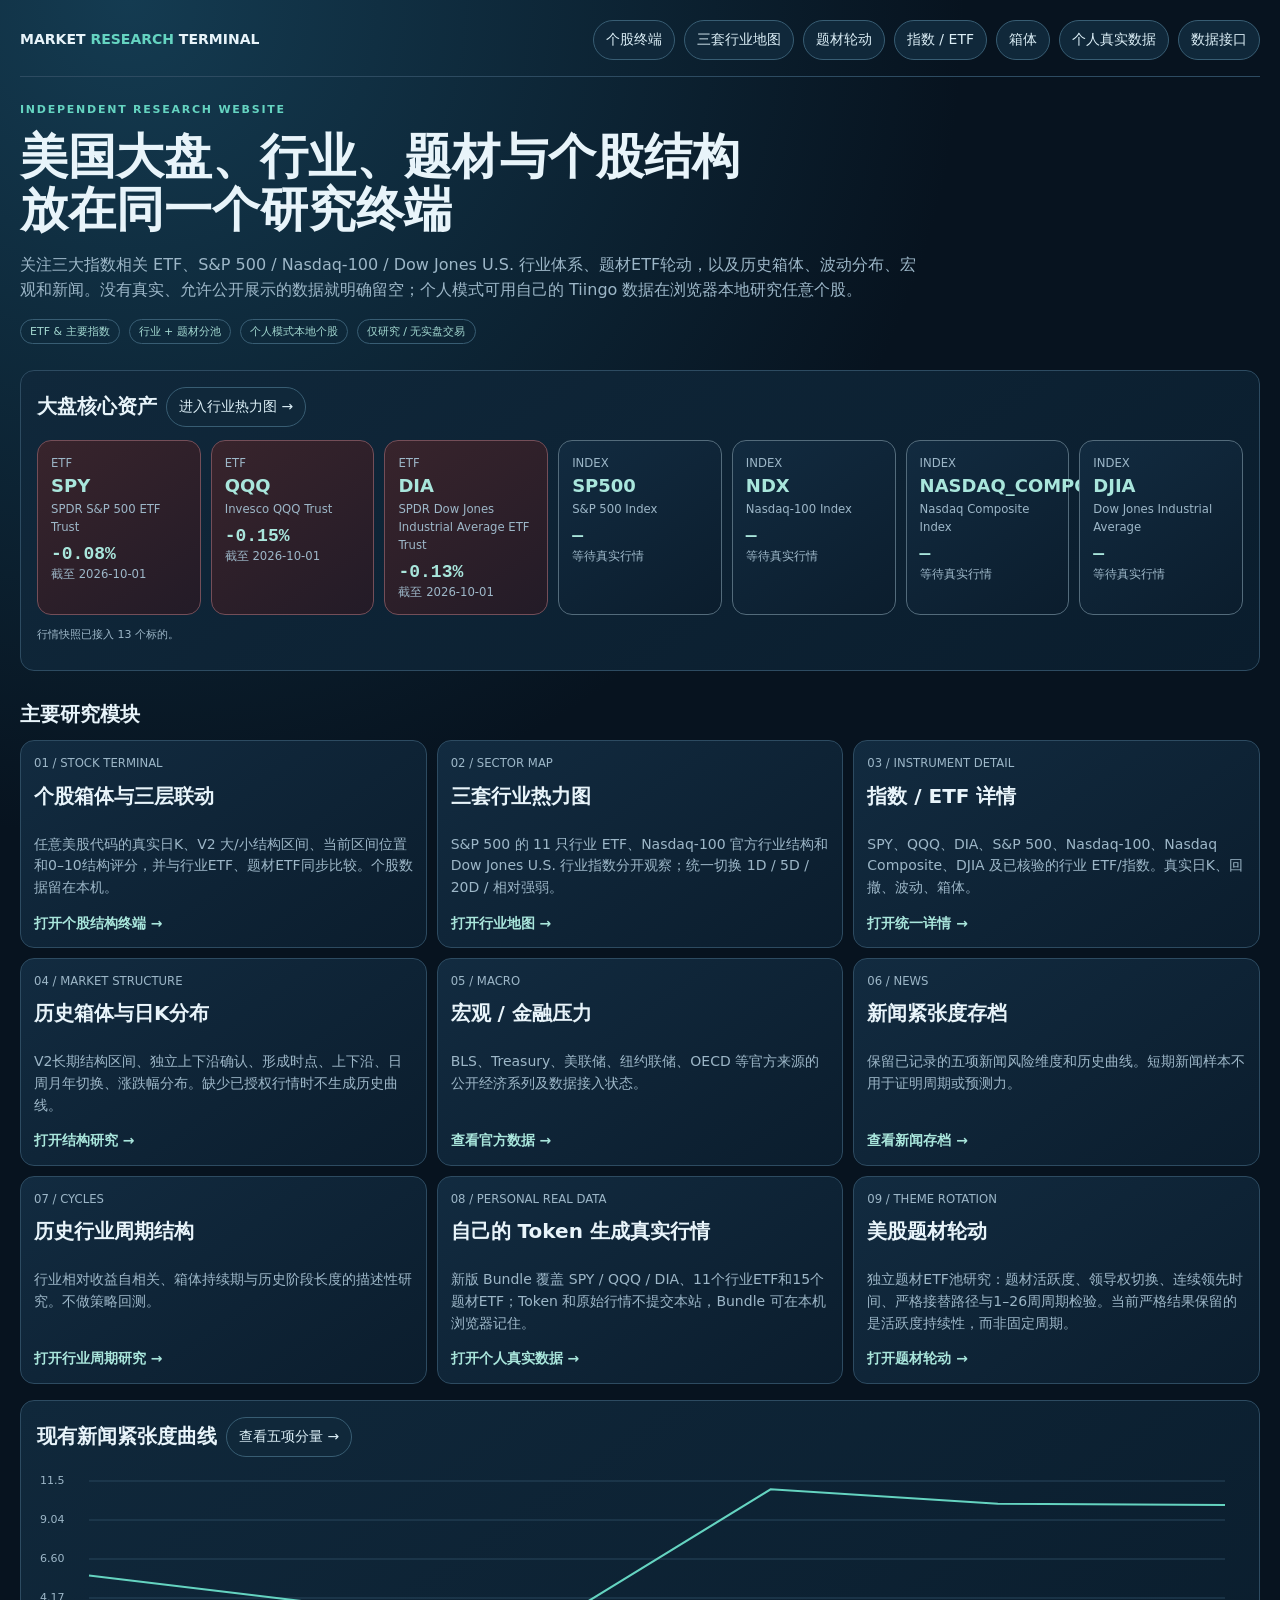
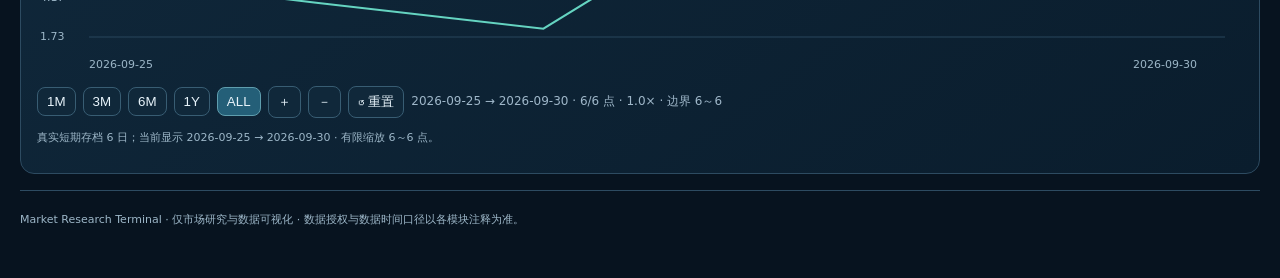
==== commit 23542cba: "Apply bounded chart template to home page" ====
--- a/docs/index.html
+++ b/docs/index.html
@@ -1 +1 @@
-<!doctype html><html lang="zh-CN"><head><meta charset="utf-8"><meta name="viewport" content="width=device-width,initial-scale=1"><meta name="description" content="美股大盘、标普/纳斯达克/道琼斯行业、题材轮动、个股箱体、宏观周期和新闻紧张度研究终端"><title>Market Research Terminal｜市场研究工作台</title><link rel="stylesheet" href="./market-pages.css"><style>.home-modules{grid-template-columns:repeat(3,minmax(0,1fr))}.home-module{display:flex;flex-direction:column;min-height:205px}.home-module p{flex:1}.home-module h2{font-size:20px;margin:8px 0}.home-module a{font-weight:750}.home-count{display:inline-block;padding:3px 9px;border:1px solid #385d73;border-radius:99px;color:#a3d8d0;font-size:11px}@media(max-width:960px){.home-modules{grid-template-columns:repeat(2,1fr)}}@media(max-width:560px){.home-modules{grid-template-columns:1fr}}</style></head><body><main class="mp-wrap"><nav class="mp-nav"><strong>MARKET <span style="color:#65d4c1">RESEARCH</span> TERMINAL</strong><div class="mp-links"><a href="./stock-terminal.html">个股终端</a><a href="./sector-map.html">三套行业地图</a><a href="./theme-rotation.html">题材轮动</a><a href="./instrument.html?symbol=SPY">指数 / ETF</a><a href="./structure-lab.html">箱体</a><a href="./personal-data.html">个人真实数据</a><a href="./api-status.html">数据接口</a></div></nav><section class="mp-hero"><div class="mp-eyebrow">INDEPENDENT RESEARCH WEBSITE</div><h1>美国大盘、行业、题材与个股结构<br>放在同一个研究终端</h1><p class="mp-muted" style="max-width:900px;font-size:16px">关注三大指数相关 ETF、S&P 500 / Nasdaq-100 / Dow Jones U.S. 行业体系、题材ETF轮动，以及历史箱体、波动分布、宏观和新闻。没有真实、允许公开展示的数据就明确留空；个人模式可用自己的 Tiingo 数据在浏览器本地研究任意个股。</p><div class="mp-toolbar"><span class="home-count">ETF &amp; 主要指数</span><span class="home-count">行业 + 题材分池</span><span class="home-count">个人模式本地个股</span><span class="home-count">仅研究 / 无实盘交易</span></div></section><section class="mp-panel"><div class="mp-toolbar"><h2 style="margin:0">大盘核心资产</h2><a class="mp-btn" href="./sector-map.html">进入行业热力图 →</a></div><div id="core" class="mp-grid mp-overview" style="margin-top:13px"></div><p id="marketStatus" class="mp-source">正在读取 market_universe.json 和行情快照…</p></section><section style="margin-top:28px"><h2>主要研究模块</h2><div class="mp-grid home-modules"><article class="mp-card home-module"><small>01 / STOCK TERMINAL</small><h2>个股箱体与三层联动</h2><p class="mp-muted">任意美股代码的真实日K、20日/60日历史箱体、当前箱体位置和0–10结构评分，并与行业ETF、题材ETF同步比较。个股数据留在本机。</p><a href="./stock-terminal.html">打开个股结构终端 →</a></article><article class="mp-card home-module"><small>02 / SECTOR MAP</small><h2>三套行业热力图</h2><p class="mp-muted">S&P 500 的 11 只行业 ETF、Nasdaq-100 官方行业结构和 Dow Jones U.S. 行业指数分开观察；统一切换 1D / 5D / 20D / 相对强弱。</p><a href="./sector-map.html">打开行业地图 →</a></article><article class="mp-card home-module"><small>03 / INSTRUMENT DETAIL</small><h2>指数 / ETF 详情</h2><p class="mp-muted">SPY、QQQ、DIA、S&P 500、Nasdaq-100、Nasdaq Composite、DJIA 及已核验的行业 ETF/指数。真实日K、回撤、波动、箱体。</p><a href="./instrument.html?symbol=QQQ">打开统一详情 →</a></article><article class="mp-card home-module"><small>04 / MARKET STRUCTURE</small><h2>历史箱体与日K分布</h2><p class="mp-muted">箱体编号、形成时点、上下沿、日周月年切换、涨跌幅分布。缺少已授权行情时不生成历史曲线。</p><a href="./structure-lab.html">打开结构研究 →</a></article><article class="mp-card home-module"><small>05 / MACRO</small><h2>宏观 / 金融压力</h2><p class="mp-muted">BLS、Treasury、美联储、纽约联储、OECD 等官方来源的公开经济系列及数据接入状态。</p><a href="./api-status.html">查看官方数据 →</a></article><article class="mp-card home-module"><small>06 / NEWS</small><h2>新闻紧张度存档</h2><p class="mp-muted">保留已记录的五项新闻风险维度和历史曲线。短期新闻样本不用于证明周期或预测力。</p><a href="./news-archive.html">查看新闻存档 →</a></article><article class="mp-card home-module"><small>07 / CYCLES</small><h2>历史行业周期结构</h2><p class="mp-muted">行业相对收益自相关、箱体持续期与历史阶段长度的描述性研究。不做策略回测。</p><a href="./cycle-lab.html">打开行业周期研究 →</a></article><article class="mp-card home-module"><small>08 / PERSONAL REAL DATA</small><h2>自己的 Token 生成真实行情</h2><p class="mp-muted">新版 Bundle 覆盖 SPY / QQQ / DIA、11个行业ETF和15个题材ETF；Token 和原始行情不提交本站，Bundle 可在本机浏览器记住。</p><a href="./personal-data.html">打开个人真实数据 →</a></article><article class="mp-card home-module"><small>09 / THEME ROTATION</small><h2>美股题材轮动</h2><p class="mp-muted">独立题材ETF池研究：题材活跃度、领导权切换、连续领先时间、严格接替路径与1–26周周期检验。当前严格结果保留的是活跃度持续性，而非固定周期。</p><a href="./theme-rotation.html">打开题材轮动 →</a></article></div></section><section class="mp-panel" data-news="./data/news_history.json"><div class="mp-toolbar"><h2 style="margin:0">现有新闻紧张度曲线</h2><a class="mp-btn" href="./news-archive.html">查看五项分量 →</a></div><canvas id="newsChart" class="mp-chart" style="height:220px"></canvas><p id="newsNote" class="mp-source">正在读取短期真实存档…</p></section><footer class="mp-source" style="border-top:1px solid #2d4b61;padding:20px 0 30px">Market Research Terminal · 仅市场研究与数据可视化 · 数据授权与数据时间口径以各模块注释为准。</footer></main><script src="./home.js"></script></body></html>+<!doctype html><html lang="zh-CN"><head><meta charset="utf-8"><meta name="viewport" content="width=device-width,initial-scale=1"><meta name="description" content="美股大盘、标普/纳斯达克/道琼斯行业、题材轮动、个股箱体、宏观周期和新闻紧张度研究终端"><title>Market Research Terminal｜市场研究工作台</title><link rel="stylesheet" href="./market-pages.css"><style>.home-modules{grid-template-columns:repeat(3,minmax(0,1fr))}.home-module{display:flex;flex-direction:column;min-height:205px}.home-module p{flex:1}.home-module h2{font-size:20px;margin:8px 0}.home-module a{font-weight:750}.home-count{display:inline-block;padding:3px 9px;border:1px solid #385d73;border-radius:99px;color:#a3d8d0;font-size:11px}@media(max-width:960px){.home-modules{grid-template-columns:repeat(2,1fr)}}@media(max-width:560px){.home-modules{grid-template-columns:1fr}}</style></head><body><main class="mp-wrap"><nav class="mp-nav"><strong>MARKET <span style="color:#65d4c1">RESEARCH</span> TERMINAL</strong><div class="mp-links"><a href="./stock-terminal.html">个股终端</a><a href="./sector-map.html">三套行业地图</a><a href="./theme-rotation.html">题材轮动</a><a href="./instrument.html?symbol=SPY">指数 / ETF</a><a href="./structure-lab.html">箱体</a><a href="./personal-data.html">个人真实数据</a><a href="./api-status.html">数据接口</a></div></nav><section class="mp-hero"><div class="mp-eyebrow">INDEPENDENT RESEARCH WEBSITE</div><h1>美国大盘、行业、题材与个股结构<br>放在同一个研究终端</h1><p class="mp-muted" style="max-width:900px;font-size:16px">关注三大指数相关 ETF、S&P 500 / Nasdaq-100 / Dow Jones U.S. 行业体系、题材ETF轮动，以及历史箱体、波动分布、宏观和新闻。没有真实、允许公开展示的数据就明确留空；个人模式可用自己的 Tiingo 数据在浏览器本地研究任意个股。</p><div class="mp-toolbar"><span class="home-count">ETF &amp; 主要指数</span><span class="home-count">行业 + 题材分池</span><span class="home-count">个人模式本地个股</span><span class="home-count">仅研究 / 无实盘交易</span></div></section><section class="mp-panel"><div class="mp-toolbar"><h2 style="margin:0">大盘核心资产</h2><a class="mp-btn" href="./sector-map.html">进入行业热力图 →</a></div><div id="core" class="mp-grid mp-overview" style="margin-top:13px"></div><p id="marketStatus" class="mp-source">正在读取 market_universe.json 和行情快照…</p></section><section style="margin-top:28px"><h2>主要研究模块</h2><div class="mp-grid home-modules"><article class="mp-card home-module"><small>01 / STOCK TERMINAL</small><h2>个股箱体与三层联动</h2><p class="mp-muted">任意美股代码的真实日K、V2 大/小结构区间、当前区间位置和0–10结构评分，并与行业ETF、题材ETF同步比较。个股数据留在本机。</p><a href="./stock-terminal.html">打开个股结构终端 →</a></article><article class="mp-card home-module"><small>02 / SECTOR MAP</small><h2>三套行业热力图</h2><p class="mp-muted">S&P 500 的 11 只行业 ETF、Nasdaq-100 官方行业结构和 Dow Jones U.S. 行业指数分开观察；统一切换 1D / 5D / 20D / 相对强弱。</p><a href="./sector-map.html">打开行业地图 →</a></article><article class="mp-card home-module"><small>03 / INSTRUMENT DETAIL</small><h2>指数 / ETF 详情</h2><p class="mp-muted">SPY、QQQ、DIA、S&P 500、Nasdaq-100、Nasdaq Composite、DJIA 及已核验的行业 ETF/指数。真实日K、回撤、波动、箱体。</p><a href="./instrument.html?symbol=QQQ">打开统一详情 →</a></article><article class="mp-card home-module"><small>04 / MARKET STRUCTURE</small><h2>历史箱体与日K分布</h2><p class="mp-muted">V2长期结构区间、独立上下沿确认、形成时点、上下沿、日周月年切换、涨跌幅分布。缺少已授权行情时不生成历史曲线。</p><a href="./structure-lab.html">打开结构研究 →</a></article><article class="mp-card home-module"><small>05 / MACRO</small><h2>宏观 / 金融压力</h2><p class="mp-muted">BLS、Treasury、美联储、纽约联储、OECD 等官方来源的公开经济系列及数据接入状态。</p><a href="./api-status.html">查看官方数据 →</a></article><article class="mp-card home-module"><small>06 / NEWS</small><h2>新闻紧张度存档</h2><p class="mp-muted">保留已记录的五项新闻风险维度和历史曲线。短期新闻样本不用于证明周期或预测力。</p><a href="./news-archive.html">查看新闻存档 →</a></article><article class="mp-card home-module"><small>07 / CYCLES</small><h2>历史行业周期结构</h2><p class="mp-muted">行业相对收益自相关、箱体持续期与历史阶段长度的描述性研究。不做策略回测。</p><a href="./cycle-lab.html">打开行业周期研究 →</a></article><article class="mp-card home-module"><small>08 / PERSONAL REAL DATA</small><h2>自己的 Token 生成真实行情</h2><p class="mp-muted">新版 Bundle 覆盖 SPY / QQQ / DIA、11个行业ETF和15个题材ETF；Token 和原始行情不提交本站，Bundle 可在本机浏览器记住。</p><a href="./personal-data.html">打开个人真实数据 →</a></article><article class="mp-card home-module"><small>09 / THEME ROTATION</small><h2>美股题材轮动</h2><p class="mp-muted">独立题材ETF池研究：题材活跃度、领导权切换、连续领先时间、严格接替路径与1–26周周期检验。当前严格结果保留的是活跃度持续性，而非固定周期。</p><a href="./theme-rotation.html">打开题材轮动 →</a></article></div></section><section class="mp-panel" data-news="./data/news_history.json"><div class="mp-toolbar"><h2 style="margin:0">现有新闻紧张度曲线</h2><a class="mp-btn" href="./news-archive.html">查看五项分量 →</a></div><canvas id="newsChart" class="mp-chart" style="height:220px"></canvas><p id="newsNote" class="mp-source">正在读取短期真实存档…</p></section><footer class="mp-source" style="border-top:1px solid #2d4b61;padding:20px 0 30px">Market Research Terminal · 仅市场研究与数据可视化 · 数据授权与数据时间口径以各模块注释为准。</footer></main><script src="./home.js"></script><script src="./chart-template-v2.js?v=20261003-v2"></script></body></html>
